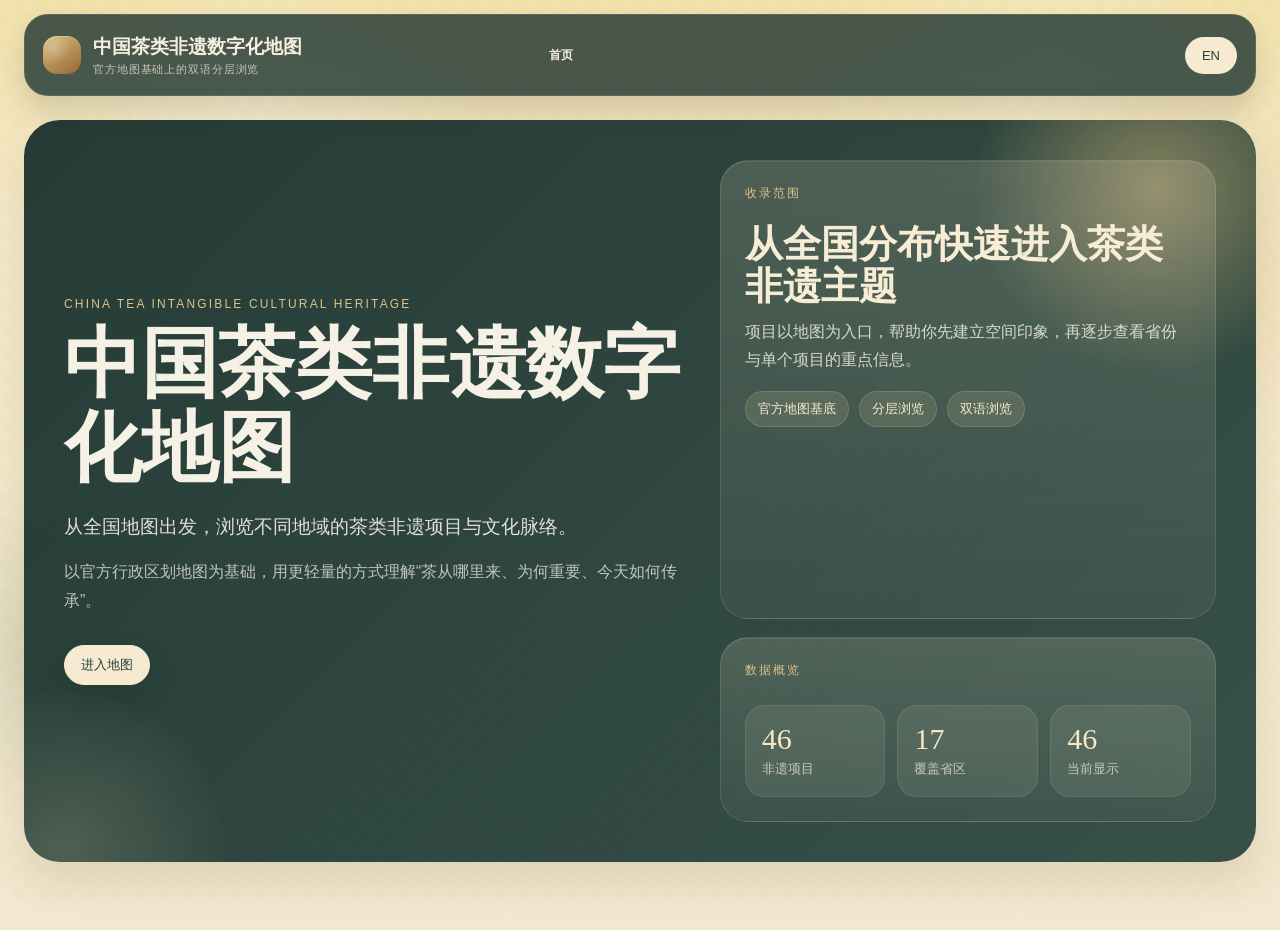
==== index.html @ d266f162 "Initial import of tea heritage map" ====
﻿<!DOCTYPE html>
<html lang="zh-CN">
<head>
  <meta charset="UTF-8">
  <meta name="viewport" content="width=device-width, initial-scale=1.0">
  <title>中国茶类非遗数字化地图</title>
  <link rel="stylesheet" href="styles.css">
</head>
<body>
  <div class="paper-noise"></div>
  <div class="page-ambient page-ambient-a" aria-hidden="true"></div>
  <div class="page-ambient page-ambient-b" aria-hidden="true"></div>

  <header class="site-header" id="siteHeader">
    <button class="brand-button" id="siteHomeButton" type="button">
      <span class="brand-emblem" aria-hidden="true"></span>
      <span class="brand-copy">
        <span class="brand-title" id="siteTitle">中国茶类非遗数字化地图</span>
        <span class="brand-subtitle" id="siteSubtitle">China Tea Intangible Cultural Heritage</span>
      </span>
    </button>
    <nav class="breadcrumb" id="breadcrumb" aria-label="页面路径"></nav>
    <div class="site-actions">
      <button id="globalBackButton" class="header-button" type="button">返回</button>
      <button id="langToggle" class="header-button header-button-accent" type="button">EN</button>
    </div>
  </header>

  <main class="site-main">
    <header class="hero" id="landingShell">
      <div class="hero-copy">
        <p class="eyebrow" id="landingEyebrow">China Tea Intangible Cultural Heritage</p>
        <h1 id="landingTitle">中国茶类非遗数字化地图</h1>
        <p class="hero-subtitle" id="landingSubtitle">从全国地图出发，浏览不同地域的茶类非遗项目与文化脉络。</p>
        <p class="hero-lead" id="landingLead">以官方行政区划地图为基础，用更轻量的方式理解“茶从哪里来、为何重要、今天如何传承”。</p>
        <div class="hero-actions">
          <button class="primary-link" id="enterMapButton" type="button">进入地图</button>
        </div>
      </div>
      <div class="hero-aside">
        <section class="hero-panel official-card">
          <p class="section-index" id="landingPanelKicker">收录范围</p>
          <h2 id="landingPanelTitle">从全国分布快速进入茶类非遗主题</h2>
          <p class="hero-panel-body" id="landingPanelBody">项目以地图为入口，帮助你先建立空间印象，再逐步查看省份与单个项目的重点信息。</p>
          <div class="official-tags" id="landingTags">
            <span>官方地图基底</span>
            <span>分层浏览</span>
            <span>双语浏览</span>
          </div>
        </section>
        <section class="hero-stats-panel">
          <p class="section-index" id="landingStatsKicker">数据概览</p>
          <div class="hero-stats" id="heroStats"></div>
        </section>
      </div>
    </header>

    <section class="stage-shell map-shell hidden" id="mapShell">
      <div class="page-head">
        <div>
          <p class="section-index" id="mapKicker">01 / 地图总览</p>
          <h2 id="mapTitle">在地图上浏览中国茶类非遗</h2>
          <p class="section-note" id="mapSummary">从全国分布开始，选择省份进入下一层浏览。</p>
        </div>
      </div>
      <div class="search-row" id="mapSearchRow">
        <div class="search-box">
          <input id="searchInput" type="search" placeholder="搜索项目名 / 省份 / 地区">
        </div>
      </div>

      <div class="map-layout">
        <section class="map-panel">
          <div class="map-frame official-map-frame">
            <div class="map-stage official-map-stage" id="mapStage">
              <img class="map-reference-overlay hidden" id="referenceMapDebug" alt="中国行政区划参考底图，仅用于开发校准">
              <div class="map-toolbar" id="mapToolbar" aria-label="地图缩放控件">
                <button type="button" class="map-tool-button" id="zoomInButton">放大</button>
                <button type="button" class="map-tool-button" id="zoomOutButton">缩小</button>
                <button type="button" class="map-tool-button map-tool-reset" id="resetViewButton">复位</button>
                <div class="zoom-value" id="zoomValue">100%</div>
              </div>
              <p class="map-hint" id="mapHint"></p>
              <svg class="map-surface" id="officialMapSvg" viewBox="0 0 1000 760" aria-label="中国茶类非遗地图">
                <defs>
                  <linearGradient id="paperFill" x1="0" y1="0" x2="1" y2="1">
                    <stop offset="0%" stop-color="#fbf3dc"></stop>
                    <stop offset="100%" stop-color="#f2e5bc"></stop>
                  </linearGradient>
                  <pattern id="paperPattern" width="24" height="24" patternUnits="userSpaceOnUse">
                    <path d="M0 12 H24 M12 0 V24" stroke="rgba(162,133,84,0.05)" stroke-width="1"></path>
                  </pattern>
                  <filter id="softShadow" x="-20%" y="-20%" width="140%" height="140%">
                    <feDropShadow dx="0" dy="12" stdDeviation="14" flood-color="#6d5532" flood-opacity="0.16"></feDropShadow>
                  </filter>
                  <filter id="inkWobble" x="-8%" y="-8%" width="116%" height="116%">
                    <feTurbulence type="fractalNoise" baseFrequency="0.014" numOctaves="1" seed="6" result="noise"></feTurbulence>
                    <feDisplacementMap in="SourceGraphic" in2="noise" scale="0.9" xChannelSelector="R" yChannelSelector="G"></feDisplacementMap>
                  </filter>
                </defs>
                <rect x="0" y="0" width="1000" height="760" rx="40" fill="url(#paperFill)"></rect>
                <rect x="0" y="0" width="1000" height="760" rx="40" fill="url(#paperPattern)"></rect>
                <g id="decorLayer"></g>
                <g id="chinaShapeLayer"></g>
                <g id="provinceBorderLayer"></g>
                <g id="nationalBoundaryLayer"></g>
                <g id="provinceLabelLayer"></g>
                <g id="specialRegionLayer"></g>
                <g id="projectMarkerSvgLayer"></g>
                <g id="southSeaInsetLayer"></g>
              </svg>
            </div>
          </div>
          <div class="map-legend" id="mapLegend"></div>
          <p class="map-source-note" id="mapSourceNote">底图与行政区划表达必须持续按官方标准核验。当前版本保留台湾和南海附图表达，公开发布前需再次确认审图信息与底图版本一致。</p>
          <section class="map-compliance-card hidden" id="mapComplianceCard"></section>
        </section>

        <aside class="map-context-panel" id="mapContextPanel"></aside>
      </div>
    </section>

    <section class="stage-shell province-shell hidden" id="provinceShell">
      <div class="page-head">
        <div>
          <p class="section-index" id="provinceKicker">02 / 省份页面</p>
          <h2 id="provinceTitle">请选择一个省份</h2>
          <p class="section-note" id="provinceSummary">点击地图上的省份后，这里会显示该地区的代表性茶类非遗项目。</p>
        </div>
      </div>
      <div class="province-meta" id="provinceMeta"></div>
      <div class="secondary-filter-shell">
        <div class="section-index" id="filterToolbarTitle">辅助筛选</div>
        <div class="filter-group" id="teaTypeFilters"></div>
      </div>
      <div class="project-grid" id="projectGrid"></div>
    </section>

    <section class="stage-shell detail-shell hidden" id="detailShell">
      <div class="page-head">
        <div>
          <p class="section-index" id="detailKicker">03 / 项目详情</p>
          <h2 id="detailPageTitle">项目详情</h2>
          <p class="section-note" id="detailSummary">这里展示经过核验的权威内容，并保留返回上一层的路径。</p>
        </div>
      </div>
      <aside class="detail-panel" id="detailPanel"></aside>
    </section>
  </main>

  <script src="data/tea_heritage_data.js"></script>
  <script src="assets/china_official_admin_v2.js"></script>
  <script src="assets/map_compliance_meta.js"></script>
  <script src="app.js"></script>
</body>
</html>
---- styles.css ----
:root {
  --bg: #f5e8bd;
  --paper: #fbf5e6;
  --paper-deep: #f0e0ba;
  --ink: #213733;
  --muted: #5f675e;
  --accent: #8f6131;
  --accent-soft: #d6b27a;
  --green-deep: #25433d;
  --green: #486b61;
  --line: #ccb890;
  --shadow: 0 20px 40px rgba(77, 63, 34, 0.12);
  --shadow-soft: 0 12px 24px rgba(53, 44, 24, 0.1);
  --header-h: 82px;
  --header-h-compact: 66px;
  --shell-w: min(1380px, calc(100vw - 48px));
  --serif: "STSong", "Songti SC", "Noto Serif SC", "Source Han Serif SC", serif;
  --sans: "Microsoft YaHei", "PingFang SC", "Noto Sans SC", sans-serif;
}

* { box-sizing: border-box; }
html { scroll-behavior: smooth; }
body {
  margin: 0;
  font-family: var(--sans);
  color: var(--ink);
  background:
    radial-gradient(circle at 20% 18%, rgba(255,255,255,0.34), transparent 18%),
    radial-gradient(circle at 82% 8%, rgba(255,255,255,0.2), transparent 18%),
    linear-gradient(180deg, #f2e2ab 0%, #f5e9c8 22%, #f2e7cf 100%);
  min-height: 100vh;
  overflow-x: hidden;
}

button,
input,
textarea,
select {
  font: inherit;
}

.paper-noise,
.page-ambient {
  position: fixed;
  inset: 0;
  pointer-events: none;
}

.paper-noise {
  opacity: 0.14;
  background-image:
    linear-gradient(45deg, rgba(140,111,59,0.06) 25%, transparent 25%),
    linear-gradient(-45deg, rgba(140,111,59,0.06) 25%, transparent 25%),
    linear-gradient(45deg, transparent 75%, rgba(140,111,59,0.06) 75%),
    linear-gradient(-45deg, transparent 75%, rgba(140,111,59,0.06) 75%);
  background-size: 24px 24px;
  background-position: 0 0, 0 12px, 12px -12px, -12px 0;
}

.page-ambient {
  z-index: 0;
}

.page-ambient-a::before,
.page-ambient-b::before {
  content: "";
  position: absolute;
  border-radius: 50%;
  filter: blur(18px);
  opacity: 0.7;
  animation: drift 16s ease-in-out infinite alternate;
}

.page-ambient-a::before {
  width: 360px;
  height: 360px;
  top: 72px;
  right: -80px;
  background: radial-gradient(circle, rgba(227, 197, 136, 0.55), transparent 72%);
}

.page-ambient-b::before {
  width: 320px;
  height: 320px;
  left: -120px;
  bottom: 10vh;
  background: radial-gradient(circle, rgba(56, 98, 86, 0.18), transparent 74%);
  animation-duration: 20s;
}

.site-header {
  position: fixed;
  top: 14px;
  left: 50%;
  transform: translateX(-50%);
  width: var(--shell-w);
  min-height: var(--header-h);
  display: grid;
  grid-template-columns: minmax(280px, 0.95fr) minmax(0, 1.2fr) auto;
  gap: 14px;
  align-items: center;
  padding: 12px 18px;
  border-radius: 24px;
  background: rgba(29, 52, 48, 0.8);
  border: 1px solid rgba(255, 240, 208, 0.1);
  box-shadow: 0 14px 28px rgba(32, 37, 29, 0.16);
  backdrop-filter: blur(14px);
  z-index: 20;
  transition:
    min-height .22s ease,
    padding .22s ease,
    border-radius .22s ease,
    background-color .22s ease,
    box-shadow .22s ease,
    top .22s ease;
}

body[data-nav-mode="compact"] .site-header {
  min-height: var(--header-h-compact);
  padding: 9px 14px;
  border-radius: 20px;
  background: rgba(29, 52, 48, 0.72);
  box-shadow: 0 10px 20px rgba(32, 37, 29, 0.14);
}

.brand-button {
  display: inline-flex;
  align-items: center;
  gap: 12px;
  border: 0;
  padding: 0;
  color: #f6efdf;
  background: transparent;
  cursor: pointer;
  text-align: left;
}

.brand-emblem {
  width: 38px;
  height: 38px;
  border-radius: 14px;
  flex: 0 0 auto;
  background:
    radial-gradient(circle at 30% 30%, rgba(255,255,255,0.24), transparent 42%),
    linear-gradient(145deg, rgba(229, 197, 129, 0.95), rgba(152, 104, 49, 0.95));
  box-shadow: inset 0 1px 0 rgba(255,255,255,0.25);
}

.brand-copy {
  display: flex;
  flex-direction: column;
  gap: 2px;
  min-width: 0;
}

.brand-title,
.brand-subtitle {
  display: block;
  min-width: 0;
  overflow: hidden;
  text-overflow: ellipsis;
  white-space: nowrap;
}

.brand-title {
  font-family: var(--serif);
  font-size: 19px;
  font-weight: 700;
  transition: font-size .22s ease;
}

.brand-subtitle {
  color: rgba(246, 239, 223, 0.72);
  font-size: 11px;
  letter-spacing: 0.08em;
  text-transform: uppercase;
  transition: opacity .22s ease, transform .22s ease;
}

body[data-nav-mode="compact"] .brand-emblem {
  width: 32px;
  height: 32px;
  border-radius: 12px;
}

body[data-nav-mode="compact"] .brand-title {
  font-size: 17px;
}

body[data-nav-mode="compact"] .brand-subtitle {
  opacity: 0;
  transform: translateY(-4px);
  max-height: 0;
  overflow: hidden;
}

.breadcrumb {
  display: flex;
  flex-wrap: wrap;
  align-items: center;
  gap: 7px;
  min-height: 28px;
}

.crumb-link,
.crumb-current {
  border-radius: 999px;
  font-size: 12px;
  line-height: 1.2;
}

.crumb-link {
  border: 1px solid rgba(255, 240, 208, 0.14);
  background: rgba(255, 244, 225, 0.08);
  color: rgba(246, 239, 223, 0.88);
  padding: 6px 11px;
  cursor: pointer;
  transition: transform .2s ease, background-color .2s ease, border-color .2s ease;
}

.crumb-link:hover {
  transform: translateY(-1px);
  background: rgba(255, 244, 225, 0.14);
  border-color: rgba(255, 240, 208, 0.22);
}

.crumb-current {
  padding: 6px 0;
  color: #f6efdf;
  font-weight: 700;
}

body[data-nav-mode="compact"] .breadcrumb {
  gap: 6px;
  min-height: 24px;
}

body[data-nav-mode="compact"] .crumb-link,
body[data-nav-mode="compact"] .crumb-current {
  font-size: 11px;
}

body[data-nav-mode="compact"] .crumb-link {
  padding: 5px 9px;
}

.crumb-separator {
  color: rgba(246, 239, 223, 0.44);
  font-size: 12px;
}

.site-actions {
  display: flex;
  align-items: center;
  gap: 8px;
}

.header-button,
.primary-link,
.empty-button,
.filter-chip,
.province-pill,
.project-card,
.video-link {
  transition:
    transform .22s ease,
    box-shadow .22s ease,
    background-color .22s ease,
    border-color .22s ease,
    color .22s ease,
    opacity .22s ease;
}

.header-button,
.primary-link,
.empty-button {
  border-radius: 999px;
  padding: 10px 16px;
  font-size: 13px;
  cursor: pointer;
}

.header-button {
  border: 1px solid rgba(255, 240, 208, 0.16);
  background: rgba(255, 244, 225, 0.08);
  color: #f6efdf;
}

.header-button-accent {
  border-color: transparent;
  background: #f6ead1;
  color: #22403a;
}

body[data-nav-mode="compact"] .header-button {
  padding: 8px 13px;
  font-size: 12px;
}

.header-button:hover,
.primary-link:hover,
.filter-chip:hover,
.province-pill:hover,
.project-card:hover,
.empty-button:hover,
.video-link:hover {
  transform: translateY(-2px);
}

.header-button.is-hidden {
  display: none;
}

.site-main {
  position: relative;
  z-index: 1;
  padding: calc(var(--header-h) + 38px) 0 40px;
}

body[data-nav-mode="compact"] .site-main {
  padding-top: calc(var(--header-h-compact) + 30px);
}

.hero,
.stage-shell {
  width: var(--shell-w);
  margin: 0 auto 28px;
}

.hero {
  display: grid;
  grid-template-columns: minmax(0, 1.12fr) minmax(320px, 0.88fr);
  gap: 24px;
  align-items: stretch;
  min-height: calc(100vh - var(--header-h) - 76px);
  padding: 40px;
  border-radius: 36px;
  background: linear-gradient(135deg, rgba(29,52,48,0.96), rgba(34,64,58,0.9));
  color: #f5f1e4;
  box-shadow: var(--shadow);
  position: relative;
  overflow: hidden;
}

.hero::before,
.hero::after {
  content: "";
  position: absolute;
  border-radius: 999px;
  pointer-events: none;
}

.hero::before {
  width: 360px;
  height: 360px;
  right: -80px;
  top: -110px;
  background: radial-gradient(circle, rgba(223,192,126,0.48), transparent 72%);
}

.hero::after {
  width: 320px;
  height: 320px;
  left: -120px;
  bottom: -150px;
  background: radial-gradient(circle, rgba(255,238,189,0.16), transparent 74%);
}

.hero-copy,
.hero-aside {
  position: relative;
  z-index: 1;
}

.hero-copy {
  display: flex;
  flex-direction: column;
  justify-content: center;
  max-width: 760px;
}

.hero-copy > * {
  animation: riseIn .68s ease both;
}

.hero-copy > :nth-child(2) { animation-delay: .06s; }
.hero-copy > :nth-child(3) { animation-delay: .12s; }
.hero-copy > :nth-child(4) { animation-delay: .18s; }
.hero-copy > :nth-child(5) { animation-delay: .24s; }

.eyebrow,
.section-index {
  margin: 0 0 12px;
  text-transform: uppercase;
  letter-spacing: 0.18em;
  font-size: 12px;
  color: #ddc28a;
}

.hero h1,
.page-head h2,
.map-context-panel h3,
.detail-section h3,
.hero-panel h2,
.detail-title {
  margin: 0;
  font-family: var(--serif);
  font-weight: 700;
  line-height: 1.1;
}

.hero h1 {
  font-size: clamp(46px, 6vw, 78px);
  max-width: 720px;
}

.hero-subtitle,
.hero-lead,
.section-note,
.video-note,
.map-source-note,
.official-note-block p,
.hero-panel-body {
  line-height: 1.8;
  font-size: 16px;
}

.hero-subtitle {
  margin: 18px 0 0;
  color: rgba(245,241,228,0.9);
  font-size: 19px;
}

.hero-lead {
  margin: 14px 0 0;
  max-width: 640px;
  color: rgba(245,241,228,0.74);
}

.hero-actions {
  display: flex;
  flex-wrap: wrap;
  gap: 14px;
  margin-top: 30px;
}

.primary-link {
  color: #22403a;
  background: #f6ead1;
  border: 1px solid #f6ead1;
  box-shadow: 0 14px 30px rgba(17, 28, 24, 0.16);
}

.primary-link:hover {
  box-shadow: 0 20px 36px rgba(17, 28, 24, 0.2);
}

.hero-aside {
  display: grid;
  grid-template-rows: minmax(0, 1fr) auto;
  gap: 18px;
}

.hero-panel,
.hero-stats-panel {
  padding: 24px;
  border-radius: 28px;
  background: linear-gradient(180deg, rgba(245,235,208,0.16), rgba(245,235,208,0.05));
  border: 1px solid rgba(255,240,208,0.12);
  box-shadow: inset 0 1px 0 rgba(255,255,255,0.08);
}

.hero-panel {
  display: grid;
  align-content: start;
  gap: 10px;
}

.hero-panel h2 {
  font-size: clamp(28px, 3vw, 38px);
  color: #f7ecd4;
}

.hero-panel-body,
.official-note-block p {
  margin: 0;
  color: rgba(245,241,228,0.84);
}

.official-tags {
  display: flex;
  flex-wrap: wrap;
  gap: 10px;
  margin-top: 6px;
}

.official-tags span {
  padding: 8px 12px;
  border-radius: 999px;
  background: rgba(246,228,178,0.12);
  border: 1px solid rgba(246,228,178,0.16);
  font-size: 13px;
  color: #f6ebcf;
}

.hero-stats-panel {
  display: grid;
  gap: 14px;
}

.hero-stats {
  display: grid;
  grid-template-columns: repeat(auto-fit, minmax(132px, 1fr));
  gap: 12px;
}

.stat-card {
  min-width: 0;
  padding: 16px 16px 18px;
  border-radius: 20px;
  background: rgba(255,247,229,0.08);
  border: 1px solid rgba(255,240,208,0.1);
}

.stat-value {
  font-family: var(--serif);
  font-size: 30px;
  color: #f7e8c0;
}

.stat-label {
  margin-top: 4px;
  font-size: 13px;
  color: rgba(247,241,229,0.72);
}

.stage-shell {
  background: rgba(251,245,230,0.88);
  border: 1px solid rgba(204,184,144,0.7);
  border-radius: 30px;
  padding: 28px;
  box-shadow: var(--shadow);
}

.page-head {
  display: flex;
  justify-content: space-between;
  align-items: end;
  gap: 18px;
  margin-bottom: 18px;
}

.page-head h2 {
  font-size: clamp(30px, 4vw, 46px);
}

.page-head .section-note {
  max-width: 760px;
  color: var(--muted);
  margin-top: 12px;
}

.search-row {
  display: flex;
  justify-content: flex-end;
  margin-bottom: 18px;
}

.search-box {
  width: min(420px, 100%);
}

.search-box input {
  width: 100%;
  padding: 16px 18px;
  border-radius: 999px;
  border: 1px solid var(--line);
  background: rgba(255,252,243,0.9);
  font-size: 15px;
  color: var(--ink);
  outline: none;
  box-shadow: inset 0 1px 0 rgba(255,255,255,0.52);
}

.search-box input:focus {
  border-color: rgba(143, 97, 49, 0.45);
  box-shadow: 0 0 0 3px rgba(143, 97, 49, 0.08);
}

.filter-group {
  display: flex;
  flex-wrap: wrap;
  gap: 10px;
}

.filter-chip,
.province-pill {
  border: 1px solid rgba(122,106,82,0.18);
  background: #fffaf0;
  color: var(--ink);
  border-radius: 999px;
  padding: 10px 16px;
  cursor: pointer;
  font-size: 14px;
}

.filter-chip.is-active,
.province-pill.is-active {
  color: #fff9eb;
  border-color: transparent;
  box-shadow: 0 12px 24px rgba(44,60,46,0.18);
}

.map-layout {
  display: grid;
  grid-template-columns: minmax(0, 1.35fr) minmax(320px, 0.75fr);
  gap: 20px;
  align-items: start;
}

.map-frame,
.detail-panel,
.map-context-panel {
  background: linear-gradient(180deg, rgba(255,252,244,0.92), rgba(244,234,209,0.92));
  border: 1px solid rgba(204,184,144,0.82);
  border-radius: 28px;
  box-shadow: inset 0 1px 0 rgba(255,255,255,0.5), var(--shadow-soft);
}

.map-frame {
  padding: 16px;
}

.official-map-stage {
  position: relative;
  min-height: 760px;
  border-radius: 24px;
  overflow: hidden;
  background: linear-gradient(180deg, rgba(251,249,243,0.98), rgba(246,241,226,0.98));
  cursor: grab;
  touch-action: none;
}

.map-reference-overlay {
  position: absolute;
  inset: 22px;
  width: calc(100% - 44px);
  height: calc(100% - 44px);
  object-fit: contain;
  opacity: 0.22;
  mix-blend-mode: multiply;
  pointer-events: none;
  z-index: 1;
}

.map-surface {
  position: relative;
  width: 100%;
  height: auto;
  display: block;
  z-index: 2;
}

.official-map-stage.is-dragging {
  cursor: grabbing;
}

.map-toolbar {
  position: absolute;
  top: 18px;
  right: 18px;
  display: flex;
  align-items: center;
  gap: 8px;
  padding: 10px;
  border-radius: 18px;
  background: rgba(255,252,244,0.92);
  border: 1px solid rgba(184,162,118,0.48);
  box-shadow: 0 10px 24px rgba(72, 60, 34, 0.12);
  z-index: 3;
}

.map-tool-button {
  border: 1px solid rgba(122,106,82,0.16);
  background: #fffaf0;
  color: #2b3a34;
  border-radius: 999px;
  padding: 8px 14px;
  cursor: pointer;
  font-size: 13px;
}

.map-tool-button:disabled {
  opacity: 0.45;
  cursor: not-allowed;
}

.map-tool-reset {
  background: #23413b;
  color: #fff7e7;
  border-color: transparent;
}

.zoom-value {
  min-width: 58px;
  text-align: center;
  font-size: 13px;
  color: #5a4e3f;
  font-weight: 700;
}

.map-hint {
  position: absolute;
  left: 18px;
  top: 18px;
  max-width: 360px;
  margin: 0;
  padding: 10px 14px;
  border-radius: 16px;
  background: rgba(255,252,244,0.86);
  border: 1px solid rgba(184,162,118,0.36);
  color: #5f675e;
  line-height: 1.6;
  font-size: 13px;
  z-index: 3;
}

.decor-ribbon,
.decor-river,
.decor-lake {
  display: none;
}

.province-shape {
  vector-effect: non-scaling-stroke;
  fill: var(--province-fill, #f5e9cc);
  stroke: rgba(255, 250, 240, 0.9);
  stroke-width: 1.4;
  stroke-linejoin: round;
  transition: fill .22s ease, stroke .22s ease, filter .22s ease, opacity .22s ease;
}

.province-shape.reference-mode {
  stroke: rgba(255, 250, 240, 0.76);
  stroke-width: 1.1;
  pointer-events: none;
}

.province-shape.has-data {
  stroke: rgba(255, 250, 240, 0.92);
}

.province-shape.is-active {
  fill: var(--province-fill-active, #ead6a6);
  stroke: #5a4327;
  stroke-width: 1.4;
  filter: url(#softShadow);
}

.province-boundary-line {
  vector-effect: non-scaling-stroke;
  fill: none;
  stroke-linecap: round;
  stroke-linejoin: round;
  opacity: 0.96;
  pointer-events: none;
}

.national-boundary-line {
  stroke: #312b24;
  stroke-width: 2.2;
}

.internal-boundary-line {
  stroke: rgba(82, 76, 66, 0.82);
  stroke-width: 1.15;
}

body[data-map-mode="reference-calibrated-handdrawn"] .national-boundary-line,
body[data-map-mode="reference-calibrated-handdrawn"] .internal-boundary-line,
body[data-map-mode="reference-calibrated-handdrawn"] .south-sea-islands {
  filter: url(#inkWobble);
}

.province-label {
  font-size: 16px;
  font-family: var(--sans);
  font-weight: 700;
  fill: #2d302a;
  paint-order: stroke;
  stroke: rgba(255,255,255,0.96);
  stroke-width: 4;
  stroke-linejoin: round;
}

.province-count {
  font-size: 13px;
  font-family: var(--sans);
  fill: #655846;
  paint-order: stroke;
  stroke: rgba(255,255,255,0.96);
  stroke-width: 3;
}

.special-region-badge {
  cursor: pointer;
}

.special-region-pill {
  fill: rgba(255,252,244,0.94);
  stroke: rgba(120,102,74,0.22);
  stroke-width: 1.1;
}

.special-region-name {
  font-size: 14px;
  font-weight: 700;
  fill: #33403b;
}

.special-region-count {
  font-size: 12px;
  fill: #7a6850;
}

.special-region-badge.is-active .special-region-pill {
  fill: rgba(233, 212, 148, 0.96);
  stroke: #8f6131;
}

#southSeaInsetLayer {
  pointer-events: none;
}

.south-sea-frame {
  fill: rgba(255, 252, 244, 0.94);
  stroke: rgba(143, 97, 49, 0.42);
  stroke-width: 1.2;
}

.south-sea-inner {
  fill: rgba(248, 241, 224, 0.72);
  stroke: rgba(184, 162, 118, 0.32);
  stroke-width: 1;
}

.south-sea-title {
  font-size: 13px;
  font-weight: 700;
  fill: #31403a;
}

.south-sea-divider {
  stroke: rgba(154, 133, 96, 0.55);
  stroke-width: 1;
  stroke-dasharray: 4 4;
}

.south-sea-islands {
  fill: rgba(240, 225, 190, 0.9);
  stroke: #41382f;
  stroke-width: 0.9;
  stroke-linejoin: round;
  vector-effect: non-scaling-stroke;
}

.project-marker {
  cursor: pointer;
}

.project-marker:hover .project-tag,
.project-marker.is-active .project-tag {
  opacity: 1;
}

.project-marker:hover .project-bubble-core,
.project-marker.is-active .project-bubble-core {
  filter: brightness(1.05);
}

.project-bubble {
  transition: opacity .18s ease;
}

.project-tag {
  opacity: 0;
  transition: opacity .18s ease;
}

.project-bubble-core {
  stroke: rgba(255,250,240,0.96);
  stroke-width: 3;
}

.project-icon-glyph {
  pointer-events: none;
}

.project-tag-box {
  fill: rgba(255,251,243,0.96);
  stroke: rgba(122,106,82,0.12);
  stroke-width: 1;
}

.project-tag-text {
  font-size: 11px;
  fill: #2c2d28;
  font-family: var(--sans);
  font-weight: 700;
}

#provinceLabelLayer {
  pointer-events: none;
}

.taiwan-outline {
  fill: rgba(217, 228, 245, 0.88);
  stroke: #3f3a31;
  stroke-width: 1.2;
  vector-effect: non-scaling-stroke;
}

.map-legend {
  display: flex;
  flex-wrap: wrap;
  gap: 10px;
  margin-top: 16px;
}

.legend-item {
  display: inline-flex;
  align-items: center;
  gap: 8px;
  padding: 10px 12px;
  border-radius: 999px;
  background: rgba(255,250,238,0.86);
  border: 1px solid rgba(122,106,82,0.12);
  font-size: 13px;
}

.legend-swatch {
  width: 12px;
  height: 12px;
  border-radius: 50%;
}

.map-source-note {
  margin: 14px 4px 0;
  color: #6c624f;
}

.map-compliance-card {
  margin-top: 16px;
  padding: 18px;
  border-radius: 22px;
  background: rgba(255, 251, 243, 0.92);
  border: 1px solid rgba(204,184,144,0.62);
  display: grid;
  gap: 16px;
}

.map-compliance-copy {
  display: grid;
  gap: 8px;
}

.map-compliance-copy h3,
.map-compliance-copy p {
  margin: 0;
}

.map-compliance-grid {
  display: grid;
  grid-template-columns: repeat(2, minmax(0, 1fr));
  gap: 12px;
}

.map-compliance-item {
  padding: 14px 16px;
  border-radius: 18px;
  background: rgba(251, 244, 227, 0.72);
  border: 1px solid rgba(204,184,144,0.42);
  display: grid;
  gap: 8px;
}

.map-compliance-item span {
  color: #7a6646;
  font-size: 12px;
  font-weight: 700;
  letter-spacing: 0.06em;
  text-transform: uppercase;
}

.map-compliance-item strong {
  line-height: 1.6;
}

.map-compliance-item-wide {
  grid-column: 1 / -1;
}

.map-context-panel {
  padding: 22px;
  display: grid;
  gap: 16px;
  align-content: start;
  align-self: start;
  position: sticky;
  top: calc(var(--header-h-compact) + 28px);
  min-height: 320px;
  scroll-margin-top: calc(var(--header-h-compact) + 34px);
}

.map-context-panel .detail-section {
  background: rgba(255,252,244,0.88);
}

.map-panel-card {
  padding: 18px;
  border-radius: 22px;
  background: rgba(255,252,244,0.9);
  border: 1px solid rgba(204,184,144,0.6);
  display: grid;
  gap: 12px;
}

.map-panel-kicker {
  margin: 0;
  color: var(--accent);
  font-size: 12px;
  font-weight: 700;
  letter-spacing: 0.08em;
  text-transform: uppercase;
}

.map-panel-card h3,
.map-preview-summary-block h3,
.map-preview-title {
  margin: 0;
}

.map-panel-card p {
  margin: 0;
  line-height: 1.8;
}

.map-preview-card {
  display: grid;
  gap: 16px;
}

.map-preview-header {
  display: flex;
  align-items: flex-start;
  justify-content: space-between;
  gap: 16px;
}

.map-preview-heading {
  display: grid;
  gap: 8px;
}

.map-preview-title {
  font-size: 30px;
  line-height: 1.16;
  font-family: var(--serif);
}

.map-preview-subtitle {
  margin: 0;
  color: #5a5f58;
  line-height: 1.7;
}

.map-preview-icon {
  width: 48px;
  height: 48px;
  border-radius: 18px;
  display: grid;
  place-items: center;
  flex: 0 0 auto;
  box-shadow: inset 0 1px 0 rgba(255,255,255,0.28);
}

.map-preview-icon svg {
  width: 22px;
  height: 22px;
}

.map-preview-grid {
  display: grid;
  grid-template-columns: repeat(2, minmax(0, 1fr));
  gap: 12px;
}

.preview-fact {
  padding: 14px 16px;
  border-radius: 18px;
  background: rgba(255,252,244,0.9);
  border: 1px solid rgba(204,184,144,0.56);
  display: grid;
  gap: 6px;
}

.preview-fact-wide {
  grid-column: 1 / -1;
}

.preview-label {
  color: #7a6646;
  font-size: 12px;
  font-weight: 700;
  letter-spacing: 0.06em;
  text-transform: uppercase;
}

.preview-fact strong {
  line-height: 1.6;
}

.map-preview-summary-block {
  margin: 0;
}

.preview-actions {
  display: flex;
  flex-wrap: wrap;
  gap: 10px;
}

.panel-action {
  border-radius: 999px;
  padding: 10px 16px;
  font-size: 13px;
  cursor: pointer;
  transition:
    transform .22s ease,
    box-shadow .22s ease,
    background-color .22s ease,
    border-color .22s ease,
    color .22s ease;
}

.panel-action:hover {
  transform: translateY(-2px);
}

.panel-action-primary {
  border: 1px solid transparent;
  background: #22403a;
  color: #fff7e7;
  box-shadow: 0 12px 22px rgba(35, 65, 59, 0.16);
}

.panel-action-secondary {
  border: 1px solid rgba(122,106,82,0.18);
  background: rgba(255,251,243,0.94);
  color: var(--ink);
}

.province-meta {
  display: flex;
  flex-wrap: wrap;
  gap: 10px;
  margin-bottom: 16px;
}

.secondary-filter-shell {
  padding: 18px;
  border-radius: 22px;
  background: rgba(255,252,244,0.76);
  border: 1px solid rgba(204,184,144,0.56);
  margin-bottom: 18px;
}

.secondary-filter-shell .section-index {
  margin-bottom: 10px;
}

.detail-panel {
  padding: 22px;
  display: flex;
  flex-direction: column;
  gap: 18px;
}

.detail-top {
  display: grid;
  gap: 16px;
}

.detail-title {
  font-size: clamp(28px, 3vw, 40px);
  line-height: 1.18;
}

.detail-subtitle {
  font-size: 18px;
  color: #5d5d55;
  line-height: 1.6;
}

.detail-meta,
.detail-tags {
  display: flex;
  flex-wrap: wrap;
  gap: 8px;
}

.meta-pill,
.tag-pill {
  display: inline-flex;
  align-items: center;
  gap: 6px;
  border-radius: 999px;
  padding: 8px 12px;
  background: rgba(255,251,243,0.94);
  border: 1px solid rgba(122,106,82,0.12);
  font-size: 13px;
}

.detail-video {
  min-height: 220px;
  border-radius: 22px;
  background: linear-gradient(145deg, rgba(36,68,61,0.96), rgba(20,41,38,0.96));
  color: #f8f2e1;
  padding: 18px;
  display: grid;
  gap: 14px;
}

.detail-video.has-video {
  display: block;
}

.video-link {
  display: inline-flex;
  align-items: center;
  justify-content: center;
  border-radius: 999px;
  padding: 10px 14px;
  color: #20413b;
  background: #f6ead1;
  text-decoration: none;
  width: fit-content;
}

.detail-sections {
  display: grid;
  gap: 16px;
}

.detail-section {
  padding: 18px;
  border-radius: 20px;
  background: rgba(255,252,244,0.92);
  border: 1px solid rgba(204,184,144,0.62);
}

.detail-section h3 {
  font-size: 22px;
  margin-bottom: 12px;
}

.detail-section p {
  margin: 0;
  line-height: 1.8;
  color: #4f564e;
}

.detail-empty {
  margin: auto;
  text-align: center;
  max-width: 320px;
}

.empty-button {
  border: 1px solid rgba(122,106,82,0.18);
  background: #fffaf0;
  color: var(--ink);
}

.project-grid {
  display: grid;
  grid-template-columns: repeat(auto-fit, minmax(260px, 1fr));
  gap: 16px;
}

.project-card {
  text-align: left;
  width: 100%;
  border: 1px solid rgba(204,184,144,0.62);
  background: rgba(255,252,244,0.94);
  border-radius: 22px;
  padding: 18px;
  cursor: pointer;
  box-shadow: inset 0 1px 0 rgba(255,255,255,0.6);
}

.project-card.is-active {
  border-color: transparent;
  box-shadow: 0 16px 30px rgba(46,57,47,0.16);
}

.card-top {
  display: flex;
  align-items: center;
  justify-content: space-between;
  gap: 12px;
}

.card-icon {
  width: 36px;
  height: 36px;
  border-radius: 14px;
  display: grid;
  place-items: center;
}

.card-icon svg {
  width: 18px;
  height: 18px;
}

.card-title {
  margin: 14px 0 6px;
  font-family: var(--serif);
  font-size: 22px;
  line-height: 1.3;
}

.card-subtitle,
.card-meta,
.card-summary {
  margin: 0;
  color: #5b625a;
  line-height: 1.7;
}

.card-subtitle {
  font-size: 14px;
}

.card-meta {
  margin-top: 10px;
  font-size: 13px;
}

.card-summary {
  margin-top: 10px;
  font-size: 14px;
}

.official-note-block h3 {
  margin: 0 0 10px;
  font-family: var(--serif);
  font-size: 28px;
  color: #f7ecd4;
}

.hidden {
  display: none !important;
}

body[data-map-mode="reference-calibrated-handdrawn"] .map-layout {
  grid-template-columns: 1fr;
}

body[data-map-mode="reference-calibrated-handdrawn"] .official-map-stage {
  min-height: 0;
  cursor: default;
  touch-action: auto;
}

body[data-map-mode="reference-calibrated-handdrawn"] .search-row,
body[data-map-mode="reference-calibrated-handdrawn"] .map-toolbar,
body[data-map-mode="reference-calibrated-handdrawn"] .map-hint,
body[data-map-mode="reference-calibrated-handdrawn"] .map-legend,
body[data-map-mode="reference-calibrated-handdrawn"] .map-context-panel {
  display: none !important;
}

@keyframes riseIn {
  from {
    opacity: 0;
    transform: translateY(16px);
  }
  to {
    opacity: 1;
    transform: translateY(0);
  }
}

@keyframes drift {
  from {
    transform: translate3d(0, 0, 0) scale(1);
  }
  to {
    transform: translate3d(20px, -18px, 0) scale(1.04);
  }
}

@media (max-width: 1180px) {
  .site-header {
    grid-template-columns: 1fr;
    justify-items: start;
  }

  .breadcrumb,
  .site-actions {
    width: 100%;
  }

  .hero,
  .map-layout {
    grid-template-columns: 1fr;
  }

  .map-context-panel {
    position: static;
    min-height: 0;
  }

  .hero {
    min-height: auto;
  }

  body[data-nav-mode="compact"] .brand-subtitle {
    opacity: 1;
    transform: none;
    max-height: none;
    overflow: visible;
  }
}

@media (max-width: 820px) {
  :root {
    --shell-w: min(100vw - 24px, 1380px);
  }

  .site-header {
    top: 12px;
    padding: 12px;
    border-radius: 22px;
  }

  .site-main {
    padding-top: calc(var(--header-h) + 72px);
  }

  body[data-nav-mode="compact"] .site-header {
    min-height: auto;
    padding: 11px 12px;
    border-radius: 18px;
  }

  body[data-nav-mode="compact"] .site-main {
    padding-top: calc(var(--header-h-compact) + 56px);
  }

  .hero,
  .stage-shell {
    padding: 20px;
    border-radius: 24px;
  }

  .hero {
    gap: 18px;
  }

  .hero h1 {
    font-size: 40px;
  }

  .page-head {
    align-items: start;
    flex-direction: column;
  }

  .search-row {
    justify-content: stretch;
  }

  .search-box {
    width: 100%;
  }

  .map-preview-header,
  .preview-actions {
    flex-direction: column;
    align-items: stretch;
  }

  .map-preview-grid {
    grid-template-columns: 1fr;
  }

  .preview-fact-wide {
    grid-column: auto;
  }

  .map-compliance-grid {
    grid-template-columns: 1fr;
  }

  .map-compliance-item-wide {
    grid-column: auto;
  }

  .map-toolbar {
    left: 16px;
    right: 16px;
    justify-content: space-between;
    flex-wrap: wrap;
  }

  .map-hint {
    top: 88px;
    right: 16px;
    max-width: calc(100% - 32px);
  }

  .brand-title {
    font-size: 18px;
  }

  .brand-subtitle {
    white-space: normal;
  }

  body[data-nav-mode="compact"] .brand-title {
    font-size: 16px;
  }
}
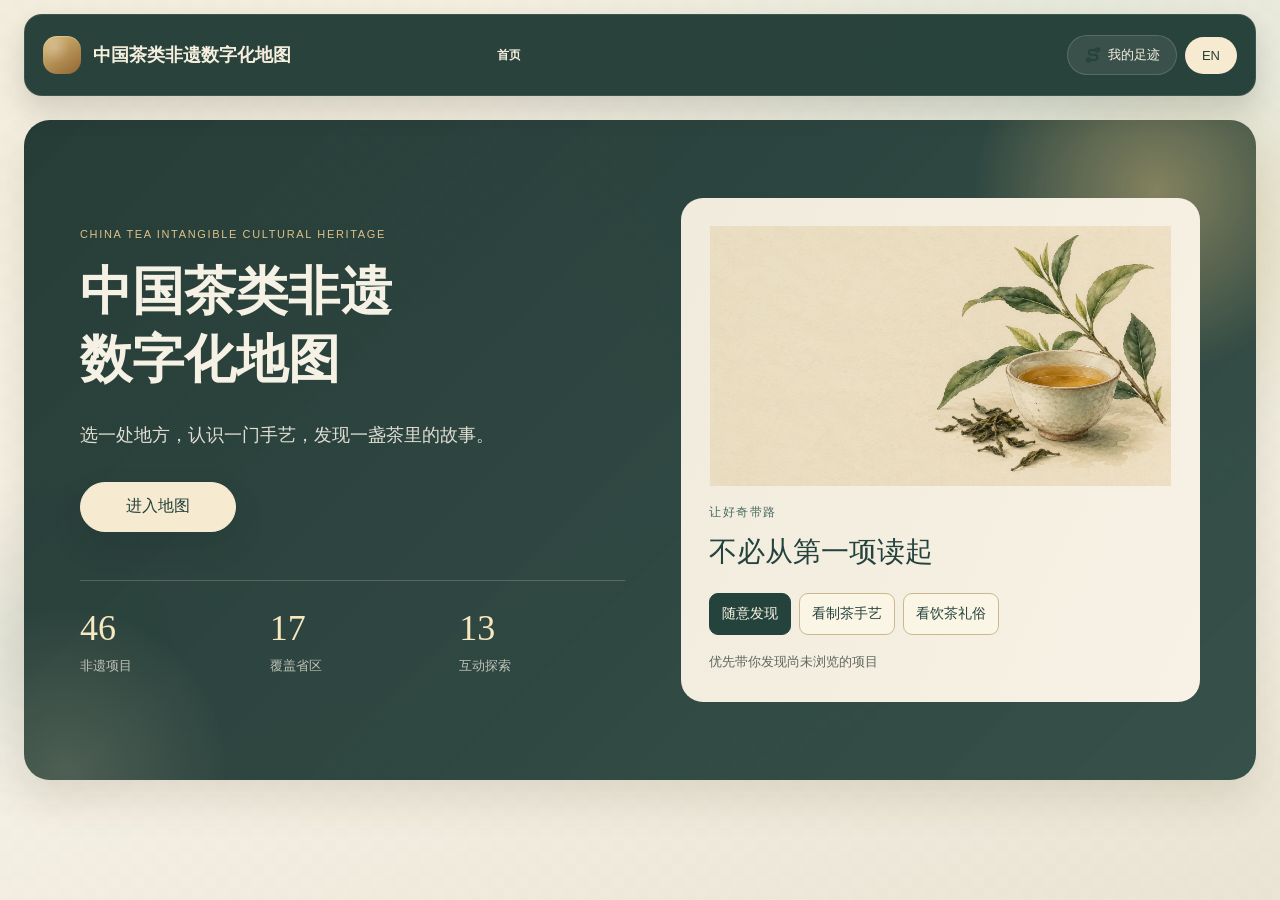
==== commit 338daf44: "Publish reviewed bilingual map with 13 interactive experiences" ====
--- a/index.html
+++ b/index.html
@@ -5,6 +5,8 @@
   <meta name="viewport" content="width=device-width, initial-scale=1.0">
   <title>中国茶类非遗数字化地图</title>
   <link rel="stylesheet" href="styles.css">
+  <link rel="stylesheet" href="experience.css">
+  <link rel="stylesheet" href="detail-experience.css">
 </head>
 <body>
   <div class="paper-noise"></div>
@@ -16,11 +18,11 @@
       <span class="brand-emblem" aria-hidden="true"></span>
       <span class="brand-copy">
         <span class="brand-title" id="siteTitle">中国茶类非遗数字化地图</span>
-        <span class="brand-subtitle" id="siteSubtitle">China Tea Intangible Cultural Heritage</span>
       </span>
     </button>
     <nav class="breadcrumb" id="breadcrumb" aria-label="页面路径"></nav>
     <div class="site-actions">
+      <button id="footprintsButton" class="header-button" type="button" data-explore-action="footprints">我的足迹</button>
       <button id="globalBackButton" class="header-button" type="button">返回</button>
       <button id="langToggle" class="header-button header-button-accent" type="button">EN</button>
     </div>
@@ -32,26 +34,13 @@
         <p class="eyebrow" id="landingEyebrow">China Tea Intangible Cultural Heritage</p>
         <h1 id="landingTitle">中国茶类非遗数字化地图</h1>
         <p class="hero-subtitle" id="landingSubtitle">从全国地图出发，浏览不同地域的茶类非遗项目与文化脉络。</p>
-        <p class="hero-lead" id="landingLead">以官方行政区划地图为基础，用更轻量的方式理解“茶从哪里来、为何重要、今天如何传承”。</p>
         <div class="hero-actions">
           <button class="primary-link" id="enterMapButton" type="button">进入地图</button>
         </div>
+        <div class="hero-stats" id="heroStats" aria-label="收录概览"></div>
       </div>
       <div class="hero-aside">
-        <section class="hero-panel official-card">
-          <p class="section-index" id="landingPanelKicker">收录范围</p>
-          <h2 id="landingPanelTitle">从全国分布快速进入茶类非遗主题</h2>
-          <p class="hero-panel-body" id="landingPanelBody">项目以地图为入口，帮助你先建立空间印象，再逐步查看省份与单个项目的重点信息。</p>
-          <div class="official-tags" id="landingTags">
-            <span>官方地图基底</span>
-            <span>分层浏览</span>
-            <span>双语浏览</span>
-          </div>
-        </section>
-        <section class="hero-stats-panel">
-          <p class="section-index" id="landingStatsKicker">数据概览</p>
-          <div class="hero-stats" id="heroStats"></div>
-        </section>
+        <section class="discovery-entry" id="discoveryEntry" aria-label="探索茶文化"></section>
       </div>
     </header>
 
@@ -63,10 +52,18 @@
           <p class="section-note" id="mapSummary">从全国分布开始，选择省份进入下一层浏览。</p>
         </div>
       </div>
+      <div class="map-controls">
+        <div class="map-browse-row">
+        <div class="map-browse-toggle" id="mapBrowseToggle" aria-label="地图浏览方式">
+          <button type="button" class="map-mode-button is-active" id="provinceBrowseButton" data-browse-mode="province">省份浏览</button>
+          <button type="button" class="map-mode-button" id="projectBrowseButton" data-browse-mode="project">项目浏览</button>
+        </div>
+      </div>
       <div class="search-row" id="mapSearchRow">
         <div class="search-box">
-          <input id="searchInput" type="search" placeholder="搜索项目名 / 省份 / 地区">
+          <input id="searchInput" type="search" aria-label="搜索项目名 / 省份 / 地区" placeholder="搜索项目名 / 省份 / 地区">
         </div>
+      </div>
       </div>
 
       <div class="map-layout">
@@ -81,6 +78,7 @@
                 <div class="zoom-value" id="zoomValue">100%</div>
               </div>
               <p class="map-hint" id="mapHint"></p>
+              <button type="button" class="map-inset-button" id="southSeaToggleButton">南海诸岛附图</button>
               <svg class="map-surface" id="officialMapSvg" viewBox="0 0 1000 760" aria-label="中国茶类非遗地图">
                 <defs>
                   <linearGradient id="paperFill" x1="0" y1="0" x2="1" y2="1">
@@ -105,15 +103,15 @@
                 <g id="provinceBorderLayer"></g>
                 <g id="nationalBoundaryLayer"></g>
                 <g id="provinceLabelLayer"></g>
+                <g id="provinceButtonLayer"></g>
                 <g id="specialRegionLayer"></g>
                 <g id="projectMarkerSvgLayer"></g>
                 <g id="southSeaInsetLayer"></g>
               </svg>
+              <div class="south-sea-float-panel hidden" id="southSeaFloatPanel"></div>
             </div>
           </div>
           <div class="map-legend" id="mapLegend"></div>
-          <p class="map-source-note" id="mapSourceNote">底图与行政区划表达必须持续按官方标准核验。当前版本保留台湾和南海附图表达，公开发布前需再次确认审图信息与底图版本一致。</p>
-          <section class="map-compliance-card hidden" id="mapComplianceCard"></section>
         </section>
 
         <aside class="map-context-panel" id="mapContextPanel"></aside>
@@ -137,21 +135,25 @@
     </section>
 
     <section class="stage-shell detail-shell hidden" id="detailShell">
-      <div class="page-head">
-        <div>
-          <p class="section-index" id="detailKicker">03 / 项目详情</p>
-          <h2 id="detailPageTitle">项目详情</h2>
-          <p class="section-note" id="detailSummary">这里展示经过核验的权威内容，并保留返回上一层的路径。</p>
-        </div>
-      </div>
-      <aside class="detail-panel" id="detailPanel"></aside>
+      <article class="detail-panel" id="detailPanel"></article>
     </section>
+    <section class="stage-shell hidden" id="exploreShell" tabindex="-1"></section>
   </main>
+  <aside class="compare-tray hidden" id="compareTray" aria-label="项目对照栏"></aside>
+  <div class="explore-notice" id="exploreNotice" role="status" aria-live="polite"></div>
+  <dialog class="replace-dialog" id="replaceDialog" aria-labelledby="replaceDialogTitle"></dialog>
 
   <script src="data/tea_heritage_data.js"></script>
   <script src="assets/china_official_admin_v2.js"></script>
   <script src="assets/map_compliance_meta.js"></script>
+  <script src="data/explore_assets.js"></script>
+  <script src="experience-core.js"></script>
+  <script src="data/english_labels.js"></script>
   <script src="app.js"></script>
+  <script src="sort-pointer.js"></script>
+  <script src="detail-experience.js"></script>
+  <script src="experience-render.js"></script>
+  <script src="experience-ui.js"></script>
 </body>
 </html>
 
--- a/styles.css
+++ b/styles.css
@@ -13,6 +13,9 @@
   --shadow-soft: 0 12px 24px rgba(53, 44, 24, 0.1);
   --header-h: 82px;
   --header-h-compact: 66px;
+  --map-stage-h: clamp(600px, 45vw, 640px);
+  --map-frame-pad: 14px;
+  --map-frame-h: calc(var(--map-stage-h) + (var(--map-frame-pad) * 2));
   --shell-w: min(1380px, calc(100vw - 48px));
   --serif: "STSong", "Songti SC", "Noto Serif SC", "Source Han Serif SC", serif;
   --sans: "Microsoft YaHei", "PingFang SC", "Noto Sans SC", sans-serif;
@@ -261,7 +264,7 @@
 .filter-chip,
 .province-pill,
 .project-card,
-.video-link {
+.detail-media-link {
   transition:
     transform .22s ease,
     box-shadow .22s ease,
@@ -303,7 +306,7 @@
 .province-pill:hover,
 .project-card:hover,
 .empty-button:hover,
-.video-link:hover {
+.detail-media-link:hover {
   transform: translateY(-2px);
 }
 
@@ -417,7 +420,6 @@
 .hero-subtitle,
 .hero-lead,
 .section-note,
-.video-note,
 .map-source-note,
 .official-note-block p,
 .hero-panel-body {
@@ -540,6 +542,7 @@
   border-radius: 30px;
   padding: 28px;
   box-shadow: var(--shadow);
+  scroll-margin-top: calc(var(--header-h-compact) + 28px);
 }
 
 .page-head {
@@ -560,10 +563,84 @@
   margin-top: 12px;
 }
 
+.province-shell,
+.detail-shell {
+  padding-top: 24px;
+}
+
+.province-shell .section-index,
+.detail-shell .section-index {
+  margin-bottom: 8px;
+}
+
+.province-shell .page-head,
+.detail-shell .page-head {
+  margin-bottom: 12px;
+}
+
+.province-shell .page-head .section-note,
+.detail-shell .page-head .section-note {
+  margin-top: 8px;
+  max-width: 700px;
+}
+
 .search-row {
   display: flex;
   justify-content: flex-end;
   margin-bottom: 18px;
+}
+
+.map-browse-row {
+  display: flex;
+  align-items: center;
+  justify-content: flex-start;
+  gap: 12px;
+  margin-bottom: 18px;
+  flex-wrap: wrap;
+}
+
+.map-browse-toggle {
+  display: inline-flex;
+  align-items: center;
+  gap: 8px;
+  padding: 8px;
+  border-radius: 999px;
+  background: rgba(255, 251, 243, 0.9);
+  border: 1px solid rgba(204,184,144,0.72);
+  box-shadow: inset 0 1px 0 rgba(255,255,255,0.56);
+}
+
+.map-mode-button,
+.map-side-button,
+.map-inset-button {
+  border-radius: 999px;
+  border: 1px solid rgba(122,106,82,0.16);
+  background: rgba(255, 251, 243, 0.96);
+  color: var(--ink);
+  cursor: pointer;
+  font-size: 13px;
+  padding: 10px 16px;
+  transition:
+    transform .22s ease,
+    box-shadow .22s ease,
+    background-color .22s ease,
+    border-color .22s ease,
+    color .22s ease;
+}
+
+.map-mode-button.is-active,
+.map-side-button,
+.map-inset-button {
+  background: #22403a;
+  color: #fff7e7;
+  border-color: transparent;
+  box-shadow: 0 12px 22px rgba(35, 65, 59, 0.16);
+}
+
+.map-mode-button:hover,
+.map-side-button:hover,
+.map-inset-button:hover {
+  transform: translateY(-2px);
 }
 
 .search-box {
@@ -613,9 +690,16 @@
 
 .map-layout {
   display: grid;
-  grid-template-columns: minmax(0, 1.35fr) minmax(320px, 0.75fr);
-  gap: 20px;
+  grid-template-columns: minmax(0, 1.35fr) minmax(316px, 0.75fr);
+  gap: 18px;
   align-items: start;
+}
+
+.map-panel {
+  display: grid;
+  gap: 12px;
+  align-content: start;
+  min-width: 0;
 }
 
 .map-frame,
@@ -628,13 +712,15 @@
 }
 
 .map-frame {
-  padding: 16px;
+  padding: var(--map-frame-pad);
+  height: var(--map-frame-h);
 }
 
 .official-map-stage {
   position: relative;
-  min-height: 760px;
-  border-radius: 24px;
+  min-height: var(--map-stage-h);
+  height: var(--map-stage-h);
+  border-radius: 22px;
   overflow: hidden;
   background: linear-gradient(180deg, rgba(251,249,243,0.98), rgba(246,241,226,0.98));
   cursor: grab;
@@ -667,12 +753,12 @@
 
 .map-toolbar {
   position: absolute;
-  top: 18px;
-  right: 18px;
+  top: 16px;
+  right: 16px;
   display: flex;
   align-items: center;
-  gap: 8px;
-  padding: 10px;
+  gap: 6px;
+  padding: 8px;
   border-radius: 18px;
   background: rgba(255,252,244,0.92);
   border: 1px solid rgba(184,162,118,0.48);
@@ -685,9 +771,9 @@
   background: #fffaf0;
   color: #2b3a34;
   border-radius: 999px;
-  padding: 8px 14px;
+  padding: 8px 13px;
   cursor: pointer;
-  font-size: 13px;
+  font-size: 12px;
 }
 
 .map-tool-button:disabled {
@@ -702,27 +788,87 @@
 }
 
 .zoom-value {
-  min-width: 58px;
+  min-width: 54px;
   text-align: center;
-  font-size: 13px;
+  font-size: 12px;
   color: #5a4e3f;
   font-weight: 700;
 }
 
 .map-hint {
   position: absolute;
-  left: 18px;
-  top: 18px;
-  max-width: 360px;
+  left: 16px;
+  top: 16px;
+  max-width: 332px;
   margin: 0;
-  padding: 10px 14px;
+  padding: 9px 12px;
   border-radius: 16px;
   background: rgba(255,252,244,0.86);
   border: 1px solid rgba(184,162,118,0.36);
   color: #5f675e;
-  line-height: 1.6;
-  font-size: 13px;
+  line-height: 1.55;
+  font-size: 12px;
   z-index: 3;
+}
+
+.map-inset-button {
+  position: absolute;
+  right: 16px;
+  bottom: 16px;
+  z-index: 4;
+  display: inline-flex;
+  align-items: center;
+  gap: 8px;
+  padding: 9px 13px;
+}
+
+.map-inset-button-glyph {
+  width: 10px;
+  height: 10px;
+  border-radius: 50%;
+  flex: 0 0 auto;
+  background: radial-gradient(circle at 35% 35%, rgba(255,255,255,0.7), transparent 40%), #ddc28a;
+  box-shadow: 0 0 0 3px rgba(255,255,255,0.08);
+}
+
+.south-sea-float-panel {
+  position: absolute;
+  right: 16px;
+  bottom: 58px;
+  width: min(270px, calc(100% - 32px));
+  max-height: 350px;
+  border-radius: 22px;
+  background: linear-gradient(180deg, rgba(255,252,244,0.96), rgba(244,234,209,0.96));
+  border: 1px solid rgba(204,184,144,0.76);
+  box-shadow: 0 18px 36px rgba(72, 60, 34, 0.18);
+  z-index: 4;
+  overflow: hidden;
+}
+
+.south-sea-float-scroll {
+  display: grid;
+  gap: 10px;
+  max-height: 100%;
+  overflow: auto;
+  padding: 14px;
+}
+
+.south-sea-float-head {
+  display: flex;
+  align-items: center;
+  justify-content: space-between;
+  gap: 8px;
+}
+
+.south-sea-float-head h3 {
+  font-size: 22px;
+  line-height: 1.12;
+}
+
+.south-sea-float-copy {
+  margin: 0;
+  line-height: 1.7;
+  color: var(--muted);
 }
 
 .decor-ribbon,
@@ -741,9 +887,21 @@
 }
 
 .province-shape.reference-mode {
-  stroke: rgba(255, 250, 240, 0.76);
-  stroke-width: 1.1;
+  stroke: #31403a;
+  stroke-width: 1.2;
+  stroke-linecap: round;
+  stroke-linejoin: round;
+  filter: url(#inkWobble);
   pointer-events: none;
+}
+
+body[data-map-province-entry="enabled"] .province-shape.reference-mode.is-interactive {
+  pointer-events: auto;
+  cursor: pointer;
+}
+
+body[data-map-province-hover="enabled"] .province-shape.reference-mode.is-interactive:hover {
+  fill: var(--province-fill, #f5e9cc);
 }
 
 .province-shape.has-data {
@@ -755,6 +913,13 @@
   stroke: #5a4327;
   stroke-width: 1.4;
   filter: url(#softShadow);
+}
+
+.province-shape.reference-mode.is-active {
+  fill: var(--province-fill, #f5e9cc);
+  stroke: #31403a;
+  stroke-width: 1.2;
+  filter: url(#inkWobble);
 }
 
 .province-boundary-line {
@@ -776,9 +941,11 @@
   stroke-width: 1.15;
 }
 
-body[data-map-mode="reference-calibrated-handdrawn"] .national-boundary-line,
-body[data-map-mode="reference-calibrated-handdrawn"] .internal-boundary-line,
 body[data-map-mode="reference-calibrated-handdrawn"] .south-sea-islands {
+  stroke: #31403a;
+  stroke-width: 1.2;
+  stroke-linecap: round;
+  stroke-linejoin: round;
   filter: url(#inkWobble);
 }
 
@@ -832,6 +999,10 @@
   pointer-events: none;
 }
 
+#provinceButtonLayer {
+  pointer-events: none;
+}
+
 .south-sea-frame {
   fill: rgba(255, 252, 244, 0.94);
   stroke: rgba(143, 97, 49, 0.42);
@@ -864,8 +1035,93 @@
   vector-effect: non-scaling-stroke;
 }
 
+.reference-special-region {
+  pointer-events: none;
+}
+
+.reference-special-region-shape {
+  fill: var(--reference-region-fill, #f5e9cc);
+  stroke: #31403a;
+  stroke-width: 1.2;
+  stroke-linecap: round;
+  stroke-linejoin: round;
+  vector-effect: non-scaling-stroke;
+  filter: url(#inkWobble);
+}
+
+body[data-map-province-entry="enabled"] .reference-special-region.is-interactive {
+  pointer-events: auto;
+  cursor: pointer;
+}
+
+body[data-map-province-hover="enabled"] .reference-special-region.is-interactive:hover .reference-special-region-shape,
+.reference-special-region.is-active .reference-special-region-shape {
+  fill: var(--reference-region-fill-active, var(--reference-region-fill, #f5e9cc));
+}
+
+.province-browse-button {
+  pointer-events: auto;
+  cursor: pointer;
+}
+
+.province-browse-hit-area {
+  fill: transparent;
+  pointer-events: all;
+}
+
+.province-browse-pill-shape {
+  fill: rgba(255, 251, 243, 0.95);
+  stroke: rgba(79, 86, 78, 0.26);
+  stroke-width: 1.05;
+  vector-effect: non-scaling-stroke;
+  filter: drop-shadow(0 6px 14px rgba(61, 59, 39, 0.12));
+}
+
+.province-browse-button.has-items .province-browse-pill-shape {
+  fill: rgba(226, 236, 216, 0.98);
+  stroke: rgba(49, 64, 58, 0.42);
+}
+
+.province-browse-button.is-empty .province-browse-pill-shape {
+  fill: rgba(255, 251, 243, 0.94);
+  opacity: 0.92;
+}
+
+.province-browse-button.is-active .province-browse-pill-shape,
+.province-browse-button:hover .province-browse-pill-shape {
+  fill: #22403a;
+  stroke: transparent;
+  filter: drop-shadow(0 10px 20px rgba(42, 58, 54, 0.18));
+}
+
+.province-browse-pill-name,
+.province-browse-pill-count {
+  fill: #24403b;
+  font-family: var(--sans);
+  font-size: 12px;
+  font-weight: 700;
+  pointer-events: none;
+}
+
+.province-browse-pill-count {
+  fill: #6c5e47;
+  font-size: 10px;
+}
+
+.province-browse-button.is-active .province-browse-pill-name,
+.province-browse-button.is-active .province-browse-pill-count,
+.province-browse-button:hover .province-browse-pill-name,
+.province-browse-button:hover .province-browse-pill-count {
+  fill: #fff7e7;
+}
+
 .project-marker {
   cursor: pointer;
+}
+
+.project-hit-area {
+  fill: transparent;
+  pointer-events: all;
 }
 
 .project-marker:hover .project-tag,
@@ -880,11 +1136,13 @@
 
 .project-bubble {
   transition: opacity .18s ease;
+  pointer-events: none;
 }
 
 .project-tag {
   opacity: 0;
   transition: opacity .18s ease;
+  pointer-events: none;
 }
 
 .project-bubble-core {
@@ -903,10 +1161,40 @@
 }
 
 .project-tag-text {
-  font-size: 11px;
+  font-size: 12px;
   fill: #2c2d28;
   font-family: var(--sans);
   font-weight: 700;
+}
+
+@media (min-width: 1181px) {
+  .map-shell {
+    padding-top: 22px;
+  }
+
+  .map-shell .section-index {
+    margin-bottom: 8px;
+  }
+
+  .map-shell .page-head {
+    margin-bottom: 12px;
+  }
+
+  .map-shell .page-head .section-note {
+    margin-top: 8px;
+  }
+
+  .map-shell .map-browse-row {
+    margin-bottom: 12px;
+  }
+
+  .map-shell .search-row {
+    margin-bottom: 12px;
+  }
+
+  .map-shell .map-layout {
+    margin-top: -2px;
+  }
 }
 
 #provinceLabelLayer {
@@ -921,10 +1209,42 @@
 }
 
 .map-legend {
+  display: grid;
+  gap: 10px;
+  margin-top: 2px;
+}
+
+.legend-toolbar {
+  display: flex;
+  align-items: center;
+  justify-content: space-between;
+  gap: 12px;
+  flex-wrap: wrap;
+}
+
+.legend-label {
+  font-size: 12px;
+  letter-spacing: 0.08em;
+  text-transform: uppercase;
+  color: #7a6646;
+  font-weight: 700;
+}
+
+.legend-helper {
+  margin: 0;
+  color: #6b614d;
+  font-size: 13px;
+  line-height: 1.6;
+}
+
+.legend-helper-empty {
+  color: #8d7d61;
+}
+
+.legend-list {
   display: flex;
   flex-wrap: wrap;
   gap: 10px;
-  margin-top: 16px;
 }
 
 .legend-item {
@@ -936,17 +1256,87 @@
   background: rgba(255,250,238,0.86);
   border: 1px solid rgba(122,106,82,0.12);
   font-size: 13px;
-}
-
-.legend-swatch {
-  width: 12px;
-  height: 12px;
-  border-radius: 50%;
+  color: var(--ink);
+  cursor: pointer;
+}
+
+.legend-item:hover {
+  transform: translateY(-1px);
+  box-shadow: 0 12px 22px rgba(71, 61, 36, 0.08);
+}
+
+.legend-item.is-active {
+  background: linear-gradient(180deg, rgba(34,64,58,0.98), rgba(41,75,67,0.96));
+  border-color: transparent;
+  box-shadow: 0 16px 28px rgba(42, 58, 54, 0.18);
+}
+
+.legend-copy {
+  display: inline-flex;
+  align-items: center;
+  gap: 10px;
+}
+
+.legend-text {
+  font-weight: 700;
+}
+
+.legend-count {
+  min-width: 22px;
+  padding: 2px 8px;
+  border-radius: 999px;
+  background: rgba(36, 64, 59, 0.08);
+  color: #5d533f;
+  font-size: 12px;
+  font-weight: 700;
+}
+
+.legend-emblem {
+  width: 24px;
+  height: 24px;
+  border-radius: 999px;
+  display: grid;
+  place-items: center;
+  box-shadow: inset 0 1px 0 rgba(255,255,255,0.24);
+}
+
+.legend-emblem svg {
+  width: 14px;
+  height: 14px;
+}
+
+.legend-item.is-active .legend-text {
+  color: #fff7e7;
+}
+
+.legend-item.is-active .legend-count {
+  background: rgba(255, 247, 231, 0.14);
+  color: #fff2d3;
+}
+
+.legend-reset {
+  border: 1px solid rgba(122,106,82,0.14);
+  background: rgba(255,250,238,0.86);
+  color: #23413b;
+  border-radius: 999px;
+  padding: 8px 12px;
+  cursor: pointer;
+  font-size: 12px;
+  font-weight: 700;
+}
+
+.legend-reset:hover {
+  transform: translateY(-1px);
 }
 
 .map-source-note {
   margin: 14px 4px 0;
   color: #6c624f;
+}
+
+.map-footnote-stack {
+  display: grid;
+  gap: 0;
 }
 
 .map-compliance-card {
@@ -1001,28 +1391,65 @@
 }
 
 .map-context-panel {
-  padding: 22px;
-  display: grid;
-  gap: 16px;
-  align-content: start;
+  padding: 0;
   align-self: start;
   position: sticky;
-  top: calc(var(--header-h-compact) + 28px);
-  min-height: 320px;
+  top: calc(var(--header-h-compact) + 26px);
+  height: var(--map-frame-h);
+  min-height: var(--map-frame-h);
+  overflow: hidden;
   scroll-margin-top: calc(var(--header-h-compact) + 34px);
+}
+
+.map-context-scroll {
+  display: grid;
+  gap: 14px;
+  align-content: start;
+  height: 100%;
+  overflow: auto;
+  padding: 18px;
 }
 
 .map-context-panel .detail-section {
   background: rgba(255,252,244,0.88);
+  padding: 16px;
+}
+
+.map-context-panel .detail-section h3 {
+  font-size: 20px;
+  margin-bottom: 10px;
+}
+
+.map-context-panel .detail-section p {
+  font-size: 15px;
+  line-height: 1.72;
+}
+
+.map-context-panel .detail-meta,
+.map-context-panel .detail-tags {
+  gap: 6px;
+}
+
+.map-context-panel .meta-pill,
+.map-context-panel .tag-pill {
+  padding: 6px 10px;
+  font-size: 12px;
 }
 
 .map-panel-card {
-  padding: 18px;
-  border-radius: 22px;
+  padding: 16px;
+  border-radius: 20px;
   background: rgba(255,252,244,0.9);
   border: 1px solid rgba(204,184,144,0.6);
   display: grid;
-  gap: 12px;
+  gap: 10px;
+}
+
+.map-panel-headline {
+  display: flex;
+  align-items: center;
+  justify-content: space-between;
+  gap: 10px;
 }
 
 .map-panel-kicker {
@@ -1040,44 +1467,136 @@
   margin: 0;
 }
 
+.map-panel-card h3 {
+  font-size: 22px;
+  line-height: 1.14;
+}
+
 .map-panel-card p {
   margin: 0;
-  line-height: 1.8;
+  font-size: 15px;
+  line-height: 1.72;
 }
 
 .map-preview-card {
   display: grid;
-  gap: 16px;
+  gap: 14px;
+  align-content: start;
+}
+
+.province-directory-card,
+.province-spotlight-card,
+.south-sea-card {
+  align-content: start;
+}
+
+.province-mode-scroll {
+  grid-template-rows: minmax(0, 1fr) auto;
+}
+
+.project-mode-scroll {
+  grid-auto-rows: max-content;
+}
+
+.province-directory-card {
+  min-height: 0;
+  grid-template-rows: auto minmax(0, 1fr);
+}
+
+.province-directory-list {
+  display: grid;
+  gap: 8px;
+  min-height: 0;
+  overflow: auto;
+  padding-right: 2px;
+}
+
+.province-directory-item {
+  width: 100%;
+  display: flex;
+  align-items: center;
+  justify-content: space-between;
+  gap: 10px;
+  text-align: left;
+  border-radius: 16px;
+  border: 1px solid rgba(204,184,144,0.56);
+  background: rgba(255, 251, 243, 0.94);
+  padding: 11px 13px;
+  cursor: pointer;
+  transition:
+    transform .22s ease,
+    box-shadow .22s ease,
+    border-color .22s ease,
+    background-color .22s ease;
+}
+
+.province-directory-item:hover {
+  transform: translateY(-1px);
+}
+
+.province-directory-item.is-active {
+  border-color: transparent;
+  background: linear-gradient(180deg, rgba(227, 238, 216, 0.98), rgba(214, 230, 201, 0.96));
+  box-shadow: 0 16px 28px rgba(46,57,47,0.14);
+}
+
+.province-directory-item.is-empty {
+  opacity: 0.82;
+}
+
+.province-directory-name {
+  font-weight: 700;
+  color: #243a35;
+  font-size: 15px;
+}
+
+.province-directory-count {
+  color: #6d5f49;
+  font-size: 12px;
+}
+
+.south-sea-panel-surface {
+  border-radius: 18px;
+  overflow: hidden;
+  background: rgba(248, 241, 224, 0.72);
+  border: 1px solid rgba(204,184,144,0.56);
+}
+
+.south-sea-panel-surface svg {
+  width: 100%;
+  height: auto;
+  display: block;
 }
 
 .map-preview-header {
   display: flex;
   align-items: flex-start;
   justify-content: space-between;
-  gap: 16px;
+  gap: 12px;
 }
 
 .map-preview-heading {
   display: grid;
-  gap: 8px;
+  gap: 6px;
 }
 
 .map-preview-title {
-  font-size: 30px;
-  line-height: 1.16;
+  font-size: 27px;
+  line-height: 1.14;
   font-family: var(--serif);
 }
 
 .map-preview-subtitle {
   margin: 0;
   color: #5a5f58;
-  line-height: 1.7;
+  font-size: 15px;
+  line-height: 1.6;
 }
 
 .map-preview-icon {
-  width: 48px;
-  height: 48px;
-  border-radius: 18px;
+  width: 44px;
+  height: 44px;
+  border-radius: 16px;
   display: grid;
   place-items: center;
   flex: 0 0 auto;
@@ -1085,23 +1604,23 @@
 }
 
 .map-preview-icon svg {
-  width: 22px;
-  height: 22px;
+  width: 20px;
+  height: 20px;
 }
 
 .map-preview-grid {
   display: grid;
   grid-template-columns: repeat(2, minmax(0, 1fr));
-  gap: 12px;
+  gap: 10px;
 }
 
 .preview-fact {
-  padding: 14px 16px;
-  border-radius: 18px;
+  padding: 12px 14px;
+  border-radius: 16px;
   background: rgba(255,252,244,0.9);
   border: 1px solid rgba(204,184,144,0.56);
   display: grid;
-  gap: 6px;
+  gap: 5px;
 }
 
 .preview-fact-wide {
@@ -1110,14 +1629,14 @@
 
 .preview-label {
   color: #7a6646;
-  font-size: 12px;
+  font-size: 11px;
   font-weight: 700;
   letter-spacing: 0.06em;
   text-transform: uppercase;
 }
 
 .preview-fact strong {
-  line-height: 1.6;
+  line-height: 1.5;
 }
 
 .map-preview-summary-block {
@@ -1127,13 +1646,13 @@
 .preview-actions {
   display: flex;
   flex-wrap: wrap;
-  gap: 10px;
+  gap: 8px;
 }
 
 .panel-action {
   border-radius: 999px;
-  padding: 10px 16px;
-  font-size: 13px;
+  padding: 9px 14px;
+  font-size: 12px;
   cursor: pointer;
   transition:
     transform .22s ease,
@@ -1163,43 +1682,43 @@
 .province-meta {
   display: flex;
   flex-wrap: wrap;
-  gap: 10px;
-  margin-bottom: 16px;
+  gap: 8px;
+  margin-bottom: 12px;
 }
 
 .secondary-filter-shell {
-  padding: 18px;
+  padding: 16px;
   border-radius: 22px;
   background: rgba(255,252,244,0.76);
   border: 1px solid rgba(204,184,144,0.56);
-  margin-bottom: 18px;
+  margin-bottom: 14px;
 }
 
 .secondary-filter-shell .section-index {
-  margin-bottom: 10px;
+  margin-bottom: 8px;
 }
 
 .detail-panel {
-  padding: 22px;
+  padding: 20px;
   display: flex;
   flex-direction: column;
-  gap: 18px;
+  gap: 16px;
 }
 
 .detail-top {
   display: grid;
-  gap: 16px;
+  gap: 12px;
 }
 
 .detail-title {
-  font-size: clamp(28px, 3vw, 40px);
-  line-height: 1.18;
+  font-size: clamp(30px, 3.2vw, 42px);
+  line-height: 1.14;
 }
 
 .detail-subtitle {
-  font-size: 18px;
+  font-size: 17px;
   color: #5d5d55;
-  line-height: 1.6;
+  line-height: 1.55;
 }
 
 .detail-meta,
@@ -1207,6 +1726,83 @@
   display: flex;
   flex-wrap: wrap;
   gap: 8px;
+}
+
+.detail-quick-nav {
+  display: grid;
+  gap: 10px;
+  padding: 14px 16px;
+  border-radius: 20px;
+  background: rgba(255,251,243,0.72);
+  border: 1px solid rgba(204,184,144,0.5);
+}
+
+.detail-quick-nav-label {
+  color: #7a6646;
+  font-size: 12px;
+  font-weight: 700;
+  letter-spacing: 0.06em;
+  text-transform: uppercase;
+}
+
+.detail-quick-nav-links {
+  display: flex;
+  flex-wrap: wrap;
+  gap: 10px;
+}
+
+.detail-anchor-button {
+  border: 1px solid rgba(122,106,82,0.16);
+  background: rgba(255,252,246,0.96);
+  color: #264640;
+  border-radius: 999px;
+  padding: 9px 14px;
+  font-size: 13px;
+  font-weight: 700;
+  cursor: pointer;
+  transition:
+    transform .18s ease,
+    border-color .18s ease,
+    background-color .18s ease,
+    box-shadow .18s ease;
+}
+
+.detail-anchor-button:hover {
+  transform: translateY(-1px);
+  border-color: rgba(36,68,61,0.24);
+  background: rgba(235,245,238,0.96);
+  box-shadow: 0 10px 18px rgba(45,58,47,0.08);
+}
+
+.detail-fact-grid {
+  display: grid;
+  grid-template-columns: repeat(2, minmax(0, 1fr));
+  gap: 12px;
+}
+
+.detail-fact {
+  padding: 16px 18px;
+  border-radius: 20px;
+  background: rgba(255,252,244,0.92);
+  border: 1px solid rgba(204,184,144,0.62);
+  display: grid;
+  gap: 8px;
+}
+
+.detail-fact-wide {
+  grid-column: 1 / -1;
+}
+
+.detail-fact-label {
+  color: #7a6646;
+  font-size: 12px;
+  font-weight: 700;
+  letter-spacing: 0.06em;
+  text-transform: uppercase;
+}
+
+.detail-fact strong {
+  line-height: 1.6;
 }
 
 .meta-pill,
@@ -1221,21 +1817,93 @@
   font-size: 13px;
 }
 
-.detail-video {
-  min-height: 220px;
+.detail-lead-card {
+  display: grid;
+  gap: 12px;
+  padding: 18px 20px;
   border-radius: 22px;
-  background: linear-gradient(145deg, rgba(36,68,61,0.96), rgba(20,41,38,0.96));
-  color: #f8f2e1;
-  padding: 18px;
+  background: linear-gradient(180deg, rgba(255,252,245,0.97), rgba(248,241,225,0.98));
+  border: 1px solid rgba(204,184,144,0.62);
+}
+
+.detail-lead-label {
+  color: #7a6646;
+  font-size: 12px;
+  font-weight: 700;
+  letter-spacing: 0.06em;
+  text-transform: uppercase;
+}
+
+.detail-lead-text {
+  margin: 0;
+  font-size: 16px;
+  line-height: 1.9;
+  color: #445047;
+}
+
+.detail-status-strip {
+  display: flex;
+  flex-wrap: wrap;
+  gap: 8px;
+}
+
+.detail-media-card {
+  min-height: 0;
+  border-radius: 22px;
+  padding: 18px 20px;
   display: grid;
   gap: 14px;
-}
-
-.detail-video.has-video {
+  background: rgba(255,252,244,0.94);
+  border: 1px solid rgba(204,184,144,0.62);
+}
+
+.detail-media-card.has-image {
+  grid-template-columns: minmax(0, 1.1fr) minmax(280px, 0.9fr);
+  align-items: stretch;
+}
+
+.detail-media-preview {
+  min-height: 230px;
+  border-radius: 18px;
+  overflow: hidden;
+  background:
+    linear-gradient(180deg, rgba(246,234,209,0.86), rgba(240,226,193,0.9)),
+    radial-gradient(circle at top left, rgba(255,255,255,0.75), transparent 55%);
+  border: 1px solid rgba(204,184,144,0.52);
+}
+
+.detail-media-preview img {
+  width: 100%;
+  height: 100%;
+  object-fit: cover;
   display: block;
 }
 
-.video-link {
+.detail-media-copy {
+  display: grid;
+  gap: 8px;
+}
+
+.detail-media-copy p {
+  margin: 0;
+  line-height: 1.7;
+}
+
+.detail-media-heading {
+  display: block;
+  font-family: var(--serif);
+  font-size: 24px;
+  line-height: 1.2;
+}
+
+.detail-media-actions {
+  display: flex;
+  flex-wrap: wrap;
+  gap: 10px;
+  margin-top: 4px;
+}
+
+.detail-media-link {
   display: inline-flex;
   align-items: center;
   justify-content: center;
@@ -1247,16 +1915,83 @@
   width: fit-content;
 }
 
+.detail-media-link {
+  border: 1px solid rgba(122,106,82,0.18);
+  background: rgba(255,252,246,0.96);
+}
+
 .detail-sections {
   display: grid;
-  gap: 16px;
+  gap: 14px;
 }
 
 .detail-section {
-  padding: 18px;
+  padding: 16px 18px;
   border-radius: 20px;
   background: rgba(255,252,244,0.92);
   border: 1px solid rgba(204,184,144,0.62);
+}
+
+.detail-accordion {
+  overflow: hidden;
+}
+
+.detail-accordion-summary {
+  list-style: none;
+  display: flex;
+  align-items: center;
+  justify-content: space-between;
+  gap: 14px;
+  cursor: pointer;
+}
+
+.detail-accordion-summary::-webkit-details-marker {
+  display: none;
+}
+
+.detail-accordion-title {
+  font-family: var(--serif);
+  font-size: 22px;
+  line-height: 1.25;
+  color: #243c37;
+}
+
+.detail-accordion-icon {
+  position: relative;
+  width: 28px;
+  height: 28px;
+  border-radius: 999px;
+  background: rgba(34,64,58,0.08);
+  border: 1px solid rgba(34,64,58,0.12);
+  flex: 0 0 auto;
+}
+
+.detail-accordion-icon::before,
+.detail-accordion-icon::after {
+  content: '';
+  position: absolute;
+  left: 50%;
+  top: 50%;
+  width: 12px;
+  height: 2px;
+  background: #24443e;
+  border-radius: 999px;
+  transform: translate(-50%, -50%);
+  transition: opacity .18s ease, transform .18s ease;
+}
+
+.detail-accordion-icon::after {
+  width: 2px;
+  height: 12px;
+}
+
+.detail-accordion[open] .detail-accordion-icon::after {
+  opacity: 0;
+  transform: translate(-50%, -50%) scaleY(0.2);
+}
+
+.detail-accordion-body {
+  margin-top: 14px;
 }
 
 .detail-section h3 {
@@ -1270,6 +2005,88 @@
   color: #4f564e;
 }
 
+.detail-section p + p {
+  margin-top: 12px;
+}
+
+.detail-section-sources,
+.detail-reference-block,
+.detail-inheritors {
+  margin-top: 16px;
+  display: grid;
+  gap: 10px;
+}
+
+.detail-section-source-label,
+.detail-subsection-title {
+  color: #7a6646;
+  font-size: 12px;
+  font-weight: 700;
+  letter-spacing: 0.06em;
+  text-transform: uppercase;
+}
+
+.detail-source-pills,
+.detail-inheritor-list {
+  display: flex;
+  flex-wrap: wrap;
+  gap: 10px;
+}
+
+.detail-source-pill,
+.detail-inheritor-item {
+  display: inline-flex;
+  align-items: center;
+  gap: 8px;
+  border-radius: 999px;
+  padding: 8px 12px;
+  background: rgba(255,249,238,0.96);
+  border: 1px solid rgba(204,184,144,0.62);
+  color: #4d473d;
+  text-decoration: none;
+}
+
+.detail-inheritor-item {
+  flex-direction: column;
+  align-items: flex-start;
+  border-radius: 16px;
+}
+
+.detail-inheritor-item small,
+.detail-reference-item small {
+  color: #7a6646;
+  font-size: 12px;
+}
+
+.detail-reference-list {
+  display: grid;
+  gap: 10px;
+}
+
+.detail-reference-item {
+  display: flex;
+  justify-content: space-between;
+  gap: 16px;
+  align-items: center;
+  padding: 12px 14px;
+  border-radius: 16px;
+  background: rgba(255,249,238,0.96);
+  border: 1px solid rgba(204,184,144,0.62);
+  text-decoration: none;
+  color: #3f463f;
+}
+
+.detail-status-meta {
+  display: flex;
+  flex-wrap: wrap;
+  gap: 8px;
+  margin-top: 12px;
+}
+
+.detail-section-source_audit {
+  background: rgba(251,248,240,0.96);
+}
+
 .detail-empty {
   margin: auto;
   text-align: center;
@@ -1285,7 +2102,7 @@
 .project-grid {
   display: grid;
   grid-template-columns: repeat(auto-fit, minmax(260px, 1fr));
-  gap: 16px;
+  gap: 18px;
 }
 
 .project-card {
@@ -1294,29 +2111,52 @@
   border: 1px solid rgba(204,184,144,0.62);
   background: rgba(255,252,244,0.94);
   border-radius: 22px;
-  padding: 18px;
+  padding: 18px 18px 16px;
   cursor: pointer;
   box-shadow: inset 0 1px 0 rgba(255,255,255,0.6);
+  display: flex;
+  flex-direction: column;
+  gap: 12px;
+  min-height: 332px;
+  transition:
+    transform .22s ease,
+    box-shadow .22s ease,
+    border-color .22s ease,
+    background-color .22s ease;
+}
+
+.project-card:hover {
+  transform: translateY(-3px);
+  border-color: rgba(122,106,82,0.38);
+  box-shadow: 0 16px 30px rgba(46,57,47,0.12);
 }
 
 .project-card.is-active {
   border-color: transparent;
   box-shadow: 0 16px 30px rgba(46,57,47,0.16);
+  transform: translateY(-2px);
 }
 
 .card-top {
   display: flex;
-  align-items: center;
-  justify-content: space-between;
-  gap: 12px;
+  align-items: flex-start;
+  justify-content: flex-start;
+  gap: 14px;
+}
+
+.card-title-wrap {
+  display: grid;
+  gap: 6px;
+  min-width: 0;
 }
 
 .card-icon {
-  width: 36px;
-  height: 36px;
+  width: 40px;
+  height: 40px;
   border-radius: 14px;
   display: grid;
   place-items: center;
+  flex: 0 0 auto;
 }
 
 .card-icon svg {
@@ -1325,10 +2165,10 @@
 }
 
 .card-title {
-  margin: 14px 0 6px;
+  margin: 0;
   font-family: var(--serif);
-  font-size: 22px;
-  line-height: 1.3;
+  font-size: 21px;
+  line-height: 1.28;
 }
 
 .card-subtitle,
@@ -1341,16 +2181,42 @@
 
 .card-subtitle {
   font-size: 14px;
+  line-height: 1.55;
 }
 
 .card-meta {
-  margin-top: 10px;
   font-size: 13px;
+  color: #6b644f;
+  line-height: 1.6;
 }
 
 .card-summary {
-  margin-top: 10px;
   font-size: 14px;
+  color: #4f564e;
+  display: -webkit-box;
+  -webkit-box-orient: vertical;
+  -webkit-line-clamp: 2;
+  overflow: hidden;
+  min-height: calc(1.7em * 2);
+}
+
+.card-action {
+  margin-top: auto;
+  padding-top: 12px;
+  border-top: 1px solid rgba(204,184,144,0.46);
+  display: flex;
+  align-items: center;
+}
+
+.card-action span {
+  display: inline-flex;
+  align-items: center;
+  padding: 8px 12px;
+  border-radius: 999px;
+  background: rgba(34, 64, 58, 0.08);
+  color: #22403a;
+  font-size: 13px;
+  font-weight: 700;
 }
 
 .official-note-block h3 {
@@ -1364,21 +2230,21 @@
   display: none !important;
 }
 
-body[data-map-mode="reference-calibrated-handdrawn"] .map-layout {
+body[data-map-mode="reference-calibrated-handdrawn"][data-map-context-panel="disabled"] .map-layout {
   grid-template-columns: 1fr;
 }
 
-body[data-map-mode="reference-calibrated-handdrawn"] .official-map-stage {
+body[data-map-zoom-pan="disabled"] .official-map-stage {
   min-height: 0;
   cursor: default;
   touch-action: auto;
 }
 
-body[data-map-mode="reference-calibrated-handdrawn"] .search-row,
-body[data-map-mode="reference-calibrated-handdrawn"] .map-toolbar,
-body[data-map-mode="reference-calibrated-handdrawn"] .map-hint,
-body[data-map-mode="reference-calibrated-handdrawn"] .map-legend,
-body[data-map-mode="reference-calibrated-handdrawn"] .map-context-panel {
+body[data-map-search="disabled"] .search-row,
+body[data-map-zoom-pan="disabled"] .map-toolbar,
+body[data-map-zoom-pan="disabled"] .map-hint,
+body[data-map-legend="disabled"] .map-legend,
+body[data-map-context-panel="disabled"] .map-context-panel {
   display: none !important;
 }
 
@@ -1420,11 +2286,29 @@
 
   .map-context-panel {
     position: static;
+    height: auto;
     min-height: 0;
+  }
+
+  .map-context-scroll {
+    height: auto;
+  }
+
+  .map-frame {
+    height: auto;
+  }
+
+  .official-map-stage {
+    height: auto;
+    min-height: 640px;
   }
 
   .hero {
     min-height: auto;
+  }
+
+  .detail-media-card.has-image {
+    grid-template-columns: 1fr;
   }
 
   body[data-nav-mode="compact"] .brand-subtitle {
@@ -1479,6 +2363,31 @@
     flex-direction: column;
   }
 
+  .detail-quick-nav-links,
+  .detail-status-strip,
+  .detail-media-actions {
+    gap: 8px;
+  }
+
+  .detail-lead-card,
+  .detail-media-card,
+  .detail-section {
+    padding: 16px;
+  }
+
+  .detail-media-heading,
+  .detail-accordion-title {
+    font-size: 20px;
+  }
+
+  .project-grid {
+    grid-template-columns: 1fr;
+  }
+
+  .project-card {
+    min-height: 0;
+  }
+
   .search-row {
     justify-content: stretch;
   }
@@ -1495,6 +2404,18 @@
 
   .map-preview-grid {
     grid-template-columns: 1fr;
+  }
+
+  .detail-fact-grid {
+    grid-template-columns: 1fr;
+  }
+
+  .province-mode-scroll {
+    grid-template-rows: auto;
+  }
+
+  .detail-fact-wide {
+    grid-column: auto;
   }
 
   .preview-fact-wide {
@@ -1522,6 +2443,19 @@
     max-width: calc(100% - 32px);
   }
 
+  .map-inset-button {
+    right: 16px;
+    bottom: 16px;
+  }
+
+  .south-sea-float-panel {
+    right: 16px;
+    left: 16px;
+    width: auto;
+    bottom: 64px;
+    max-height: min(340px, calc(100% - 120px));
+  }
+
   .brand-title {
     font-size: 18px;
   }
--- a/experience.css
+++ b/experience.css
@@ -0,0 +1,247 @@
+:root { --compare-tray-height: 0px; }
+.explore-button { display: inline-flex; align-items: center; justify-content: center; gap: 7px; min-height: 42px; padding: 9px 15px; border: 1px solid var(--line); border-radius: 9px; background: var(--paper); color: var(--green-deep); font: inherit; cursor: pointer; }
+.explore-button:hover { background: #e7eadb; border-color: var(--green); }
+.explore-button[aria-pressed="true"] { background: #dce6d8; border-color: var(--green-deep); }
+.explore-button:disabled { opacity: .45; cursor: not-allowed; }
+.explore-icon { display: inline-block; width: 18px; height: 18px; flex: 0 0 18px; vertical-align: middle; }
+button:focus-visible, a:focus-visible, [role="button"]:focus-visible { outline: 3px solid #96682d; outline-offset: 4px; }
+.item-actions, .discovery-actions, .practice-controls { display: flex; gap: 10px; flex-wrap: wrap; }
+.item-actions { margin-top: 16px; }
+.discovery-entry { display: grid; grid-template-columns: minmax(0, 1fr) minmax(0, 1.3fr); align-items: center; gap: 20px; margin: 28px 0; padding: 22px; background: linear-gradient(115deg, #f0ebdc, #f8f2e6); border: 1px solid var(--line); border-radius: 20px; }
+.discovery-illustration { width: 100%; height: auto; mix-blend-mode: multiply; }
+.discovery-copy h2 { color: var(--green-deep); font: 500 clamp(24px, 3vw, 36px)/1.35 var(--serif); margin: 8px 0 20px; }
+.discovery-copy small { display: block; margin-top: 13px; color: var(--muted); }
+.section-index { color: var(--green); letter-spacing: .13em; font-size: 12px; }
+.explore-card-top, .visited-label { display: flex; align-items: center; gap: 8px; }
+.explore-card-top { justify-content: space-between; }
+.visited-label { color: var(--green); font-size: 12px; white-space: nowrap; }
+.explore-project-card { display: flex; flex-direction: column; min-width: 0; text-align: left; cursor: default; }
+.explore-project-card:hover { transform: none; }
+.explore-project-card .item-actions { margin-top: auto; padding-top: 12px; }
+.project-title-button { border: 0; padding: 0; background: none; color: inherit; font: inherit; text-align: left; cursor: pointer; }
+.project-title-button:hover { text-decoration: underline; text-underline-offset: 5px; }
+.card-summary { display: -webkit-box; -webkit-line-clamp: 3; -webkit-box-orient: vertical; overflow: hidden; line-height: 1.8; color: var(--muted); }
+.related-reason { color: var(--green); font-size: 12px; margin-bottom: 0; }
+.related-grid { display: grid; grid-template-columns: repeat(3, minmax(0, 1fr)); gap: 16px; margin: 22px 0 32px; }
+.explore-one-line { max-width: 850px; font-size: 18px; line-height: 1.9; }
+.explore-key-facts { display: grid; grid-template-columns: repeat(3, minmax(0, 1fr)); gap: 18px; border-top: 1px solid var(--line); padding-top: 24px; margin-top: 28px; }
+.explore-key-facts small, .explore-key-facts strong { display: block; }
+.explore-key-facts small { color: var(--muted); margin-bottom: 8px; }
+.explore-key-facts strong { font: 500 20px/1.6 var(--serif); }
+.explore-sources { display: flex; gap: 8px 16px; flex-wrap: wrap; margin: 12px 0; }
+.explore-sources a { display: inline-flex; align-items: center; gap: 5px; color: var(--green); font-size: 12px; text-underline-offset: 3px; overflow-wrap: anywhere; }
+.practice-experience, .related-section, .registration-section, .explore-reading { margin-top: 38px; padding-top: 28px; border-top: 1px solid var(--line); }
+.practice-experience { padding: clamp(16px, 3vw, 32px); border: 1px solid var(--line); border-radius: 18px; background: linear-gradient(145deg, #f0f0e4, #fbf5e6); }
+.explore-section-heading { display: flex; justify-content: space-between; align-items: center; gap: 16px; }
+.practice-experience h3, .related-section h3, .registration-section h3, .explore-reading > h3, #exploreShell h3 { font-family: var(--serif); }
+.practice-count { flex-shrink: 0; color: var(--green); font-size: 13px; }
+.practice-note, .section-note, .source-limitation { color: var(--muted); line-height: 1.8; }
+.practice-tabs { display: flex; gap: 9px; flex-wrap: wrap; margin: 22px 0; }
+.practice-body { display: grid; grid-template-columns: minmax(0, 1.1fr) minmax(0, 1fr); gap: clamp(20px, 4vw, 50px); align-items: center; }
+.practice-figure { margin: 0; min-width: 0; }
+.practice-figure > img { display: block; width: 100%; height: auto; aspect-ratio: 4/3; object-fit: contain; border-radius: 12px; }
+.practice-figure figcaption { text-align: center; color: var(--muted); font-size: 12px; padding: 12px; }
+.practice-copy h4 { font: 500 clamp(30px, 4vw, 48px)/1.4 var(--serif); margin: 12px 0; }
+.practice-copy > p { line-height: 1.9; }
+.practice-controls { margin-top: 22px; }
+.practice-complete { background: #e3ebdc; border-left: 3px solid var(--green); padding: 18px; margin: 22px 0; line-height: 1.8; }
+.practice-experience > .explore-button { margin-top: 18px; }
+.registration-grid { display: grid; grid-template-columns: repeat(2, minmax(0, 1fr)); gap: 18px; }
+.registration-grid dt { color: var(--muted); font-size: 13px; }
+.registration-grid dd { margin: 8px 0 0; line-height: 1.7; }
+.source-conflict { padding: 12px 16px; background: #f3e6cf; border-left: 2px solid #947041; line-height: 1.8; font-size: 13px; }
+.reference-unavailable { display: flex; flex-direction: column; gap: 8px; padding: 14px; border: 1px dashed var(--line); color: var(--muted); }
+.detail-reference-item { min-width: 0; overflow-wrap: anywhere; }
+#exploreShell { padding: clamp(22px, 4vw, 52px); }
+#exploreShell > h2 { font: 500 clamp(30px, 5vw, 48px)/1.4 var(--serif); }
+.compare-tray { position: fixed; bottom: 12px; left: 50%; transform: translateX(-50%); width: min(1100px, calc(100% - 32px)); box-sizing: border-box; z-index: 65; display: flex; align-items: center; gap: 18px; padding: 16px 22px; background: #fbf5e6f5; border: 1px solid var(--green); border-radius: 16px; box-shadow: 0 8px 40px #21373326; }
+.compare-tray > strong { white-space: nowrap; }
+.compare-tray .item-actions { margin: 0; flex-shrink: 0; }
+.compare-slots { display: grid; grid-template-columns: repeat(2, minmax(0, 1fr)); gap: 12px; flex: 1; min-width: 0; }
+.compare-slots > div { display: flex; align-items: center; gap: 8px; font-size: 13px; min-width: 0; }
+.compare-slots span { overflow-wrap: anywhere; }
+.compare-slots .explore-button { padding: 7px; font-size: 12px; }
+body.has-compare-tray { padding-bottom: var(--compare-tray-height); }
+.comparison-heads, .comparison-sources { display: grid; grid-template-columns: repeat(2, minmax(0, 1fr)); gap: 24px; margin: 26px 0; }
+.comparison-heads article { border-top: 3px solid var(--green); padding-top: 12px; }
+.comparison-row { display: grid; grid-template-columns: 150px repeat(2, minmax(0, 1fr)); gap: 24px; padding: 22px 0; border-bottom: 1px solid var(--line); line-height: 1.8; }
+.comparison-row dt { color: var(--muted); }
+.comparison-row dd { margin: 0; overflow-wrap: anywhere; }
+.mobile-comparison-name { display: none; }
+.footprint-stats { display: flex; gap: 50px; padding: 24px 0; }
+.footprint-stats strong { font: 500 52px var(--serif); }
+.footprint-stats small { display: block; margin-top: 8px; color: var(--muted); font: 14px var(--sans); }
+.footprint-empty { max-width: 400px; margin: 0 auto 30px; text-align: center; color: var(--muted); }
+.footprint-empty img { width: 100%; height: auto; mix-blend-mode: multiply; }
+.pilot-progress { display: grid; gap: 14px; margin: 22px 0 40px; }
+.pilot-progress > div { display: grid; grid-template-columns: minmax(0, 1fr) minmax(80px, 1fr) 55px auto; gap: 15px; align-items: center; padding: 16px; border: 1px solid var(--line); border-radius: 12px; }
+.pilot-progress progress { width: 100%; accent-color: var(--green); }
+#replaceDialog { width: min(500px, calc(100% - 40px)); box-sizing: border-box; padding: 28px; border: 1px solid var(--line); border-radius: 18px; background: var(--paper); color: var(--ink); }
+#replaceDialog::backdrop { background: #182d29a6; }
+#replaceDialog .explore-button { display: flex; width: 100%; margin-top: 12px; }
+#exploreNotice { position: fixed; top: calc(var(--header-h) + 10px); left: 50%; transform: translateX(-50%); z-index: 80; width: max-content; max-width: calc(100% - 32px); padding: 12px 20px; border-radius: 10px; background: var(--green-deep); color: var(--paper); font-size: 14px; box-sizing: border-box; }
+#exploreNotice:empty { display: none; }
+.preview-sheet-controls { display: flex; justify-content: flex-end; gap: 8px; margin-bottom: 12px; }
+.preview-sheet-controls [data-explore-action="preview-expand"] { display: none; }
+#footprintsButton { display: inline-flex; align-items: center; gap: 6px; }
+.explore-empty { padding: 26px 0; line-height: 1.8; }
+.hidden { display: none !important; }
+@media (max-width: 1000px) {
+  .related-grid { grid-template-columns: repeat(2, minmax(0, 1fr)); }
+  .compare-tray { flex-wrap: wrap; gap: 10px; }
+  .compare-slots { flex-basis: 65%; }
+  .comparison-row { grid-template-columns: 110px repeat(2, minmax(0, 1fr)); gap: 14px; }
+}
+@media (max-width: 1180px) {
+  .site-header { grid-template-columns: minmax(0, 1fr) auto; }
+  .site-header .breadcrumb { grid-row: 2; grid-column: 1 / -1; }
+  .site-header .site-actions { width: auto; }
+  .brand-button, .brand-copy { min-width: 0; }
+  .brand-title { white-space: normal; }
+  .brand-subtitle, body[data-nav-mode="compact"] .brand-subtitle { display: none; }
+}
+@media (max-width: 760px) {
+  .discovery-entry, .practice-body, .related-grid, .registration-grid { grid-template-columns: minmax(0, 1fr); }
+  .discovery-illustration { max-height: 180px; object-fit: contain; }
+  .discovery-entry { padding: 18px; gap: 0; }
+  .explore-key-facts { gap: 10px; }
+  .explore-key-facts strong { font-size: 16px; }
+  .practice-tabs .explore-button { flex: 1 0 auto; }
+  .comparison-row { grid-template-columns: minmax(0, 1fr); gap: 14px; }
+  .comparison-row dt { font-weight: 700; color: var(--ink); }
+  .mobile-comparison-name { display: block; font-size: 12px; color: var(--muted); }
+  .comparison-heads, .comparison-sources { gap: 14px; }
+  .comparison-heads h3, .comparison-sources h3 { font-size: 17px; line-height: 1.7; }
+  .compare-tray { bottom: 8px; width: calc(100% - 16px); padding: 12px; max-height: 29dvh; overflow-y: auto; }
+  .compare-tray > strong { font-size: 13px; }
+  .compare-slots { flex-basis: 100%; order: -1; }
+  .compare-tray .item-actions { margin-left: auto; }
+  .compare-tray .explore-button { min-height: 36px; font-size: 12px; padding: 7px 9px; }
+  .pilot-progress > div { grid-template-columns: minmax(0, 1fr) 50px auto; gap: 10px; }
+  .pilot-progress > div > span { grid-column: 1 / -1; }
+  .map-context-panel.has-project-preview { display: block !important; position: fixed; top: auto; bottom: calc(var(--compare-tray-height) + 12px); left: 8px; right: 8px; width: auto; max-height: 38dvh; overflow-y: auto; z-index: 60; padding: 16px; border: 1px solid var(--green); border-radius: 18px; background: var(--paper); box-shadow: 0 -8px 40px #21373326; }
+  .map-context-panel.has-project-preview.preview-expanded { max-height: calc(80dvh - var(--compare-tray-height)); }
+  .preview-sheet-controls { position: sticky; top: -16px; background: var(--paper); padding: 8px 0; z-index: 1; }
+  .preview-sheet-controls [data-explore-action="preview-expand"] { display: inline-flex; }
+  .has-project-preview:not(.preview-expanded) .map-preview-grid { display: none; }
+  .site-header { gap: 8px; }
+  .site-header .brand-button { grid-column: 1 / -1; }
+  .site-header .brand-title { font-size: 17px; }
+  .site-header .breadcrumb { grid-column: 1; min-width: 0; overflow: hidden; }
+  .site-header .site-actions { grid-row: 2; grid-column: 2; }
+  .site-actions { gap: 5px; flex-wrap: wrap; }
+  .header-button, body[data-nav-mode="compact"] .header-button { padding: 8px 10px; font-size: 12px; }
+  #footprintsButton .explore-icon { display: none; }
+}
+@media (prefers-reduced-motion: reduce) {
+  html { scroll-behavior: auto; }
+  *, *::before, *::after { animation: none !important; transition: none !important; }
+}
+
+/* Desktop reading hierarchy; keep facts and provenance separate from exploration. */
+body {
+  background: radial-gradient(ellipse at 85% 12%, #e2e6d7 0, transparent 40%),
+    linear-gradient(160deg, #f3eddd, #f6f1e6 55%, #eae4d4);
+}
+.paper-noise { opacity: .07; }
+.site-header { border-radius: 18px; background: #213c36f5; }
+.brand-title { font-size: 18px; }
+.breadcrumb { flex-wrap: nowrap; overflow: hidden; }
+.crumb-current { overflow: hidden; text-overflow: ellipsis; white-space: nowrap; }
+.crumb-link, .crumb-separator { flex-shrink: 0; }
+.hero { grid-template-columns: minmax(0, 1.05fr) minmax(0, 1fr); gap: 56px; min-height: 660px; padding: 56px; border-radius: 26px; }
+.hero h1 { max-width: 10em; font-size: clamp(40px, 4.1vw, 60px); line-height: 1.3; text-wrap: balance; }
+.hero-subtitle { max-width: 28em; font-size: 18px; line-height: 1.9; margin-top: 24px; }
+.hero .eyebrow { font-size: 11px; line-height: 1.8; letter-spacing: .15em; }
+.hero .primary-link { min-height: 50px; min-width: 156px; font-size: 16px; }
+.hero-stats { margin-top: 48px; padding-top: 26px; border-top: 1px solid #eee1c238; grid-template-columns: repeat(3, minmax(0, 1fr)); gap: 24px; }
+.hero .stat-card { padding: 0; border: 0; border-radius: 0; background: none; }
+.hero .stat-value { font-size: 36px; }
+.hero .stat-label { margin-top: 8px; }
+.hero-aside { display: flex; align-items: center; }
+.hero .discovery-entry { width: 100%; grid-template-columns: minmax(0, 1fr); margin: 0; padding: 28px; gap: 18px; border: 0; border-radius: 22px; }
+.hero .discovery-illustration { aspect-ratio: 16/9; max-height: 260px; object-fit: contain; }
+.discovery-copy h2 { font-size: 28px; margin: 8px 0 22px; }
+.discovery-actions { gap: 8px; }
+.discovery-actions .explore-button { padding: 10px 12px; font-size: 14px; }
+.discovery-actions .explore-button:first-child { background: var(--green-deep); border-color: var(--green-deep); color: var(--paper); }
+.discovery-copy small { margin-top: 16px; line-height: 1.7; }
+.stage-shell { border-radius: 22px; box-shadow: 0 12px 36px #283b3010; }
+.page-head h2 { font-size: clamp(28px, 2.8vw, 38px); line-height: 1.3; }
+.page-head .section-note { margin-bottom: 0; font-size: 15px; }
+.map-controls { display: flex; align-items: center; justify-content: space-between; gap: 24px; margin: 24px 0 20px; }
+.map-controls .map-browse-row, .map-controls .search-row { margin: 0; }
+.map-controls .search-row { flex: 0 1 380px; }
+.map-controls .search-box { width: 100%; }
+.map-controls .map-browse-toggle { padding: 5px; }
+.project-grid { gap: 20px; }
+.explore-project-card { padding: 24px; border-radius: 16px; box-shadow: none; }
+.explore-project-card .card-title { font-size: 23px; line-height: 1.5; }
+.card-summary { margin: 12px 0 22px; font-size: 14px; line-height: 1.85; }
+.card-meta { font-size: 12px; line-height: 1.7; }
+.detail-shell { max-width: 1180px; padding: 36px 44px; }
+.detail-shell .detail-panel { display: block; padding: 0; background: none; border: 0; box-shadow: none; }
+.explore-detail-top { grid-template-columns: minmax(0, 1fr) 240px; align-items: center; gap: 40px; }
+.detail-heading-copy { min-width: 0; }
+.detail-title { margin-top: 18px; font-size: clamp(28px, 2.8vw, 40px); line-height: 1.45; text-wrap: pretty; }
+.detail-subtitle { font-size: 13px; line-height: 1.7; margin: 12px 0 0; }
+.explore-one-line { font-size: 17px; line-height: 1.9; margin: 20px 0; }
+.explore-key-facts { grid-template-columns: minmax(0, 1fr); gap: 20px; border: 0; border-left: 1px solid var(--line); margin: 0; padding: 4px 0 4px 28px; }
+.explore-key-facts small { font-size: 12px; margin-bottom: 5px; }
+.explore-key-facts strong { font-size: 18px; }
+.project-section-nav { display: flex; gap: 8px; flex-wrap: wrap; margin: 30px 0 24px; padding-bottom: 20px; border-bottom: 1px solid var(--line); }
+.project-section-nav .detail-anchor-button { border: 0; border-radius: 8px; background: #e5e9dc; font-size: 14px; padding: 12px 18px; }
+.project-section-nav .detail-anchor-button:hover { background: #d7e1cd; box-shadow: none; }
+.detail-panel > section, .detail-panel > details { scroll-margin-top: 112px; }
+.detail-panel .practice-experience { margin-top: 0; }
+.detail-panel .detail-experience { margin-top: 0; }
+.explore-reading { margin-top: 36px; }
+.explore-reading > h3, .related-section > h3 { margin: 0 0 22px; font-size: 26px; }
+.detail-panel .detail-accordion { border: 0; border-bottom: 1px solid #ccb89099; border-radius: 0; box-shadow: none; background: transparent; }
+.detail-panel .detail-accordion-summary { min-height: 66px; padding: 18px 0; gap: 16px; }
+.detail-panel .detail-accordion-title { font-size: 18px; }
+.detail-panel .detail-accordion-body { padding: 0 0 24px; line-height: 1.95; }
+.detail-accordion-body > p { max-width: 52em; font-size: 15px; margin: 8px 0 18px; }
+.detail-panel .detail-section-english { margin-top: 16px; }
+.registration-section { margin-top: 32px; padding-top: 10px; }
+.registration-warning { font-size: 12px; color: #8c572f; margin-left: auto; }
+.registration-grid { gap: 24px 36px; padding: 8px 0 16px; }
+.project-source-footer { display: flex; justify-content: space-between; align-items: center; gap: 18px; padding-top: 24px; font-size: 12px; color: var(--muted); }
+.project-source-link { display: inline-flex; align-items: center; gap: 8px; color: var(--green-deep); font-size: 14px; text-underline-offset: 5px; min-height: 44px; }
+.related-section { margin-top: 36px; }
+.related-section .card-title { font-size: 20px; }
+.related-grid { gap: 16px; }
+.related-grid .card-summary { -webkit-line-clamp: 2; }
+.detail-panel .related-grid { margin-bottom: 8px; }
+.footprint-progress-section { margin: 20px 0 32px; border-top: 1px solid var(--line); border-bottom: 1px solid var(--line); }
+.footprint-progress-section > summary { padding: 20px 0; cursor: pointer; font: 600 22px var(--serif); }
+.pilot-progress { grid-template-columns: repeat(2, minmax(0, 1fr)); }
+.pilot-progress > div { grid-template-columns: minmax(0, 1fr) 42px auto; gap: 12px; }
+.pilot-progress > div > span { grid-column: 1 / -1; line-height: 1.7; }
+@media (min-width: 1001px) {
+  :root { --map-stage-h: clamp(460px, calc(100dvh - 290px), 640px); }
+  .map-shell { padding: 26px; }
+  .map-shell .map-layout { grid-template-columns: minmax(0, 1fr) 310px; gap: 20px; }
+}
+@media (max-width: 1100px) {
+  .hero { gap: 30px; padding: 36px; min-height: 580px; }
+  .hero h1 { font-size: 40px; }
+  .hero .discovery-entry { padding: 22px; }
+  .detail-shell { padding: 30px; }
+  .explore-detail-top { grid-template-columns: minmax(0, 1fr) 200px; gap: 24px; }
+}
+@media (max-width: 760px) {
+  .hero { grid-template-columns: minmax(0, 1fr); min-height: auto; padding: 26px 22px; gap: 32px; }
+  .hero h1 { font-size: 38px; }
+  .hero-stats { margin-top: 28px; }
+  .map-controls { align-items: stretch; flex-direction: column; gap: 14px; }
+  .map-controls .search-row { flex: auto; }
+  .detail-shell { padding: 24px 18px; }
+  .explore-detail-top { grid-template-columns: minmax(0, 1fr); gap: 26px; }
+  .explore-key-facts { grid-template-columns: repeat(3, minmax(0, 1fr)); border: 0; border-top: 1px solid var(--line); padding: 20px 0 0; gap: 10px; }
+  .explore-key-facts strong { font-size: 16px; }
+  .detail-title { font-size: 28px; }
+  .project-section-nav .detail-anchor-button { padding: 10px 12px; font-size: 13px; }
+  .project-source-footer { flex-wrap: wrap; gap: 4px; }
+  .pilot-progress { grid-template-columns: minmax(0, 1fr); }
+}
--- a/detail-experience.css
+++ b/detail-experience.css
@@ -0,0 +1,102 @@
+.detail-experience {
+  margin: 30px 0; padding: clamp(18px, 3vw, 36px); border: 1px solid var(--line);
+  border-radius: 22px; background: radial-gradient(ellipse at top left, #eef0df90, transparent 70%), #faf6ed;
+  color: var(--green-deep); overflow-wrap: anywhere;
+}
+.detail-experience h3 { margin: 0; font-family: var(--serif); font-size: clamp(23px, 3vw, 32px); }
+.detail-experience h4 { font-family: var(--serif); font-size: 21px; margin: 12px 0; }
+.detail-experience p { line-height: 1.85; }
+.detail-experience button { min-height: 44px; white-space: normal; }
+.detail-experience button:focus-visible { outline: 3px solid #986333; outline-offset: 4px; }
+.detail-experience button[aria-pressed="true"] { background: #e2e8d7; border-color: #4b694d; }
+.detail-experience [hidden] { display: none !important; }
+.dx-two-column { display: grid; grid-template-columns: minmax(0, 1.15fr) minmax(0, 1fr); gap: 26px; align-items: start; }
+.dx-two-column > *, .dx-card-grid > *, .dx-region-web > *, .dx-lineage > * { min-width: 0; }
+.detail-experience-figure { margin: 0; }
+.dx-image-stage { position: relative; border-radius: 16px; overflow: hidden; background: #f2eddc; }
+.dx-image-stage img { display: block; width: 100%; height: auto; aspect-ratio: 4 / 3; object-fit: contain; }
+.detail-experience-figure figcaption { font-size: 12px; color: #6e705f; padding: 10px 2px; }
+.dx-hotspot { position: absolute; left: var(--x); top: var(--y); transform: translate(-50%, -50%); width: 44px; height: 44px; padding: 0; border: 1px solid #55734c; border-radius: 50%; background: #fffffff0; color: #254b36; font-weight: 700; cursor: pointer; box-shadow: 0 0 0 6px #fffffb60; }
+.dx-hotspot span { position: absolute; bottom: 48px; left: 50%; transform: translateX(-50%); padding: 3px 7px; border-radius: 5px; background: #fffcf2ee; font-size: 12px; white-space: nowrap; }
+.dx-hotspot.is-active { box-shadow: 0 0 0 9px #52744f40; }
+.dx-text-controls { display: flex; gap: 10px; flex-wrap: wrap; margin: 12px 0 18px; }
+.dx-content { padding: 16px 20px; border-left: 2px solid #b0bfa0; background: #ffffff65; min-height: 120px; }
+.dx-prompt { font-family: var(--serif); font-size: 24px; }
+.dx-without-art { padding: 14px 22px; border-left: 3px solid #9baa82; background: #ffffff70; }
+.dx-guide-stages { display: flex; flex-wrap: wrap; gap: 12px; margin: 22px 0; }
+.dx-guide-stages article { flex: 1 1 145px; display: flex; flex-direction: column; gap: 12px; border: 1px solid #bfc6ad; border-radius: 12px; padding: 18px; background: #fffdf5; }
+.dx-guide-stages + .dx-content { margin-bottom: 18px; }
+.dx-feedback, .dx-complete { padding: 12px 16px; border-radius: 10px; background: #e7ecdd; }
+.dx-card-grid { display: grid; grid-template-columns: repeat(3, minmax(0, 1fr)); gap: 14px; margin: 20px 0; }
+.dx-flip-card, .dx-region-card, .dx-lineage-node, .dx-answer .dx-unit-copy { padding: 20px; border: 1px solid #bfc6ad; border-radius: 14px; background: #fffdf5; }
+.dx-flip-card { min-height: 145px; transition: background .2s ease, border-color .2s ease; }
+.dx-flip-card.is-open { background: #edf0e3; border-color: #718568; }
+.dx-flip-card > .section-index, .dx-flip-card > small { display: block; margin: 8px 0; }
+.dx-flip-card p { margin-bottom: 12px; }
+.dx-source-note { padding: 16px 20px; border-left: 3px solid #a87838; background: #f1e9d8; margin: 18px 0; color: #634c30; }
+.dx-source-note p { margin: 8px 0; }
+.dx-region-web { display: grid; position: relative; grid-template-columns: repeat(3, minmax(0, 1fr)); gap: 24px; align-items: start; }
+.dx-region-web > figure { grid-column: 2; grid-row: 1; }
+.dx-region-web > figure img { mix-blend-mode: multiply; }
+.dx-region-card { position: relative; z-index: 1; }
+.dx-region-card::before { content: ''; position: absolute; width: 1px; height: 25px; top: -26px; left: 50%; background: #aaba95; }
+.dx-region-0 { grid-column: 1; grid-row: 3; }
+.dx-region-1 { grid-column: 2; grid-row: 3; }
+.dx-region-2 { grid-column: 3; grid-row: 3; }
+.dx-region-connector { grid-column: 1 / -1; grid-row: 2; height: 1px; margin: 0 calc((100% - 48px) / 6); background: #aaba95; position: relative; }
+.dx-region-connector::before { content: ''; position: absolute; width: 1px; height: 24px; left: 50%; bottom: 0; background: #aaba95; }
+.dx-region-card > button { margin: 8px 0; }
+.dx-lineage { display: flex; gap: 10px; align-items: stretch; margin: 24px 0; }
+.dx-lineage-node { flex: 1 1 0; }
+.dx-lineage-node > button { display: flex; width: 100%; margin: 8px 0; }
+.dx-lineage-link { flex: 0 0 58px; display: flex; flex-direction: column; justify-content: center; text-align: center; font-size: 12px; }
+.dx-lineage-link > span::after { content: '→'; display: block; font-size: 26px; }
+.dx-lineage-link .explore-sources a { font-size: 10px; overflow-wrap: anywhere; }
+.dx-sort-list { list-style: none; margin: 18px 0; padding: 0; }
+.dx-sort-list li { position: relative; display: grid; grid-template-columns: 24px minmax(0, 1fr) auto; gap: 8px; align-items: center; margin: 10px 0; padding: 10px; border: 2px solid #bfc6ad; border-radius: 12px; background: #fffdf5; }
+.dx-sort-handle { border: 1px dashed #7d9076; border-radius: 8px; padding: 8px 12px; background: #edf0e3; color: #254b36; cursor: grab; touch-action: none; user-select: none; }
+.dx-sort-controls { grid-column: 2 / -1; }
+.dx-position-status { grid-column: 2 / -1; font-weight: 600; font-size: 13px; }
+.dx-sort-list li.dx-position-correct { border-color: #3e7051; background: #eff5e8; }
+.dx-sort-list li.dx-position-wrong { border-color: #a56534; background: #fff2e4; }
+.dx-sort-list .dx-drag-source { opacity: .35; }
+.dx-drop-before::before, .dx-drop-after::after { content: ''; position: absolute; left: 0; right: 0; height: 4px; background: #267766; border-radius: 4px; z-index: 2; }
+.dx-drop-before::before { top: -8px; }
+.dx-drop-after::after { bottom: -8px; }
+.dx-drag-ghost { position: fixed; pointer-events: none; z-index: 10000; display: flex; align-items: center; padding: 20px; border: 2px solid #267766; border-radius: 12px; background: #fffdf5; color: #254b36; box-shadow: 0 14px 34px #203c3445; transform: rotate(-1deg); }
+body.dx-is-dragging, body.dx-is-dragging * { cursor: grabbing !important; user-select: none !important; }
+.dx-sort-actions [data-explore-action="dx-check"] { background: #254b36; color: #fffdf5; border-color: #254b36; font-weight: 700; padding: 13px 24px; }
+.dx-order-number { text-align: center; font-variant-numeric: tabular-nums; }
+.dx-sort-controls { display: flex; gap: 5px; }
+.dx-sort-controls button { padding: 7px 9px; font-size: 12px; }
+.dx-answer { margin-top: 24px; border-top: 1px solid var(--line); }
+.dx-answer .dx-card-grid { grid-template-columns: repeat(2, minmax(0, 1fr)); }
+.dx-footer { display: flex; flex-wrap: wrap; align-items: center; gap: 12px; margin-top: 24px; padding-top: 18px; border-top: 1px solid var(--line); }
+.dx-footer > .explore-sources { flex: 1 1 260px; }
+.dx-skip-target, .explore-reading h3, .related-section h3 { scroll-margin-top: 120px; }
+@media (max-width: 760px) {
+  .dx-two-column, .dx-card-grid, .dx-answer .dx-card-grid { grid-template-columns: minmax(0, 1fr); }
+  .dx-region-web { grid-template-columns: minmax(0, 1fr); gap: 18px; }
+  .dx-region-web > figure { grid-area: auto; width: 70%; justify-self: center; }
+  .dx-region-card { grid-area: auto; }
+  .dx-region-card::before { height: 18px; top: -19px; }
+  .dx-region-connector { display: none; }
+  .dx-lineage { flex-direction: column; }
+  .dx-lineage-link { flex-basis: auto; align-items: center; }
+  .dx-lineage-link > span::after { content: '↓'; }
+  .dx-lineage-link .explore-sources { display: block; }
+  .dx-lineage-link .explore-sources a { font-size: 12px; }
+  .dx-sort-list li { grid-template-columns: 20px minmax(0, 1fr) auto; }
+  .dx-sort-controls { grid-column: 2 / -1; }
+  .dx-sort-controls button { flex: 1; }
+  .detail-experience .explore-section-heading { align-items: start; gap: 12px; }
+  .detail-experience .practice-count { white-space: nowrap; }
+}
+@media (prefers-reduced-motion: reduce) {
+  .detail-experience *, .detail-experience *::before, .detail-experience *::after { transition: none !important; animation: none !important; scroll-behavior: auto !important; }
+}
+.dx-match-grid { display: grid; gap: 16px; }
+.dx-match-row { border: 1px solid #b7c1a5; border-radius: 12px; padding: 16px; }
+.dx-match-row h4 { margin: 0 0 12px; }
+.dx-match-row button { min-height: 44px; }
+.dx-guide > .detail-experience-figure, .dx-cycle > .detail-experience-figure { max-width: 680px; margin-inline: auto; }
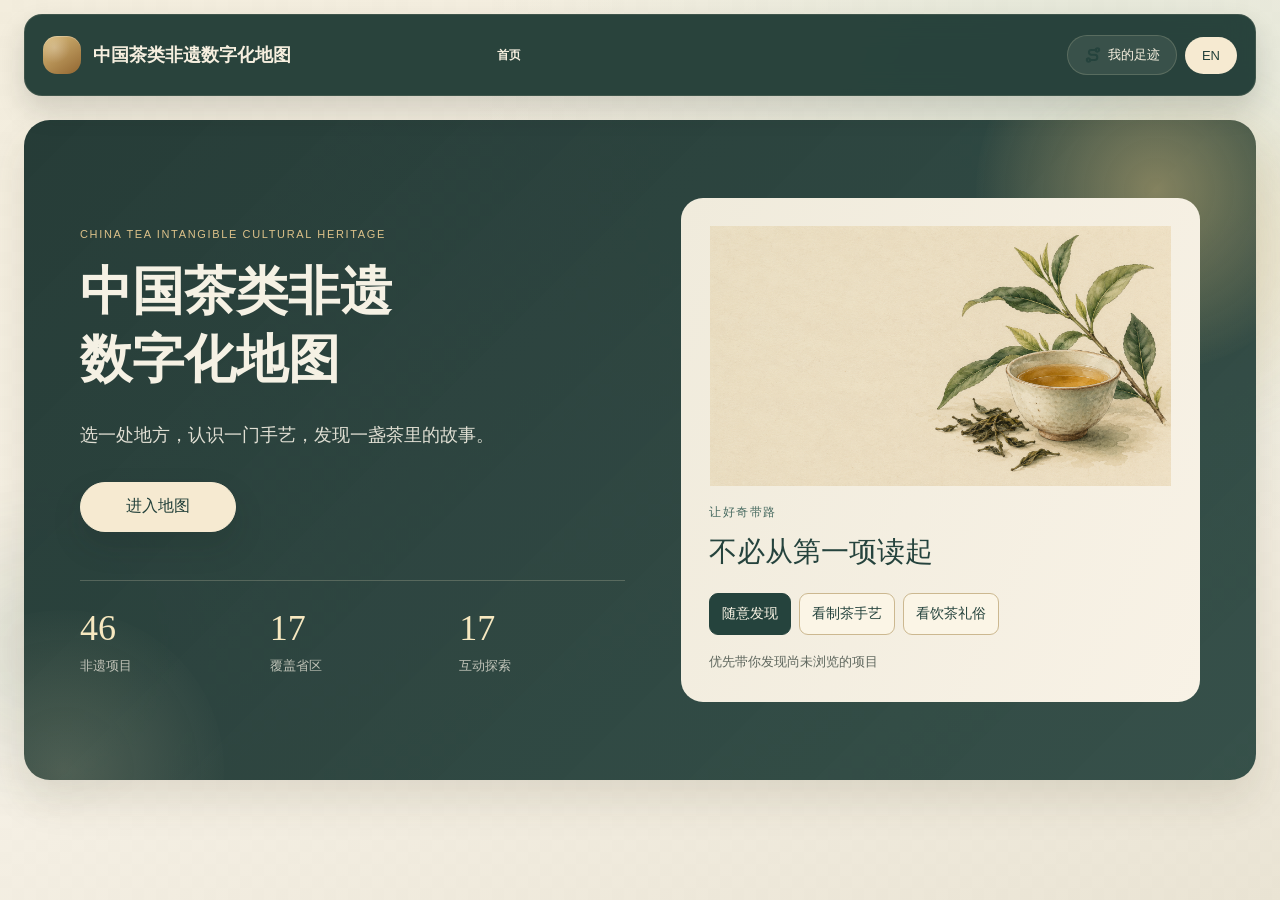
==== commit 46f356c0: "Deploy approved Zhejiang guides and static Longjing Jingshan workflows" ====
--- a/index.html
+++ b/index.html
@@ -1,12 +1,15 @@
 ﻿<!DOCTYPE html>
 <html lang="zh-CN">
 <head>
+  <meta name="robots" content="noindex,nofollow">
   <meta charset="UTF-8">
   <meta name="viewport" content="width=device-width, initial-scale=1.0">
   <title>中国茶类非遗数字化地图</title>
-  <link rel="stylesheet" href="styles.css">
-  <link rel="stylesheet" href="experience.css">
-  <link rel="stylesheet" href="detail-experience.css">
+  <link rel="stylesheet" href="styles.css?v=b58bcf7135b9">
+  <link rel="stylesheet" href="experience.css?v=8250c9bff6d0">
+  <link rel="stylesheet" href="detail-experience.css?v=e8eceb5a2e3e">
+  <link rel="stylesheet" href="zhejiang-experience.css?v=c16510ce0d60">
+  <link rel="stylesheet" href="static-workflow.css?v=994aae9293f8">
 </head>
 <body>
   <div class="paper-noise"></div>
@@ -143,17 +146,18 @@
   <div class="explore-notice" id="exploreNotice" role="status" aria-live="polite"></div>
   <dialog class="replace-dialog" id="replaceDialog" aria-labelledby="replaceDialogTitle"></dialog>
 
-  <script src="data/tea_heritage_data.js"></script>
-  <script src="assets/china_official_admin_v2.js"></script>
-  <script src="assets/map_compliance_meta.js"></script>
-  <script src="data/explore_assets.js"></script>
-  <script src="experience-core.js"></script>
-  <script src="data/english_labels.js"></script>
-  <script src="app.js"></script>
-  <script src="sort-pointer.js"></script>
-  <script src="detail-experience.js"></script>
-  <script src="experience-render.js"></script>
-  <script src="experience-ui.js"></script>
+  <script src="data/tea_heritage_data.js?v=43588863e8b8"></script>
+  <script src="assets/china_official_admin_v2.js?v=ce672e564ae5"></script>
+  <script src="assets/map_compliance_meta.js?v=37e4c0b5af7a"></script>
+  <script src="data/explore_assets.js?v=a8f262e3ea4f"></script>
+  <script src="experience-core.js?v=ca1da5c7921d"></script>
+  <script src="data/english_labels.js?v=56207ac2f5b4"></script>
+  <script src="app.js?v=fccb576c2094"></script>
+  <script src="sort-pointer.js?v=7837ca474dbf"></script>
+  <script src="zhejiang-experience.js?v=82124162e1c8"></script>
+  <script src="detail-experience.js?v=67ac63672241"></script>
+  <script src="experience-render.js?v=0a4baf4b8172"></script>
+  <script src="experience-ui.js?v=4c5f69abeb88"></script>
 </body>
 </html>
 
--- a/zhejiang-experience.css
+++ b/zhejiang-experience.css
@@ -0,0 +1,59 @@
+.zj-layout{display:grid;grid-template-columns:minmax(0,1.25fr) minmax(280px,.85fr);gap:clamp(22px,3vw,44px);align-items:center;margin:24px 0}
+.zj-layout>*{min-width:0}.zj-copy{padding:8px 0}.zj-copy .dx-unit-copy h4{font-size:clamp(24px,2.5vw,32px)}
+.zj-tabs{gap:10px}.zj-tabs button[aria-pressed=true]{box-shadow:inset 0 -3px #476451}
+.zj-scene{position:relative;aspect-ratio:1;overflow:hidden;border-radius:18px;background:#faf6ed;border:1px solid #d9cfb8}
+.zj-atlas{position:relative;aspect-ratio:1;overflow:hidden;min-width:0}
+.zj-atlas>img{position:absolute;display:block;width:calc(var(--cols)*100%);height:calc(var(--rows)*100%);max-width:none;left:calc(var(--cell-x)*-100%);top:calc(var(--cell-y)*-100%);object-fit:fill;user-select:none;pointer-events:none}
+.zj-scene>.zj-atlas{position:absolute;inset:0;mix-blend-mode:multiply}
+.zj-leaf-layer{position:absolute;width:52%;left:24%;top:18%;pointer-events:none;transform-origin:50% 70%}
+.zj-loose{transform:translateY(calc(var(--p)*-10%)) scale(calc(.65 + var(--p)*.35)) rotate(calc(var(--p)*-14deg))}
+.zj-flat{opacity:0}.zj-pan[data-mode=flatten] .zj-loose{opacity:calc(1 - var(--p));transform:scale(.9)}
+.zj-pan[data-mode=flatten] .zj-flat{opacity:var(--p);transform:scale(calc(.8 + var(--p)*.15))}
+.zj-pan-control{position:absolute;left:14%;right:14%;bottom:8%;display:grid;gap:12px;padding:12px 18px;border:1px solid #bec7ad;border-radius:15px;background:#fffcf1ef;text-align:center;font-size:14px}
+.zj-pan-control input{width:100%;height:30px;accent-color:#3b624b;cursor:ew-resize}
+.zj-pan-control input:focus-visible,.zj-divider-input:focus-visible{outline:3px solid #a4793d;outline-offset:4px}
+.zj-live{padding:16px 20px;border-left:3px solid #8b9c6f;background:#eef0e2;min-height:88px}
+.zj-ceremony-art{position:absolute;inset:0}.zj-ceremony-art .zj-atlas{mix-blend-mode:multiply}
+.zj-ceremony-art[data-moment=notice] .zj-atlas{clip-path:inset(30% 0 30%);transition:clip-path .65s ease}
+.zj-ceremony-art[data-moment=notice].is-open .zj-atlas{clip-path:inset(0)}
+.zj-notice-label{position:absolute;top:46%;width:100%;text-align:center;letter-spacing:.15em;font:clamp(18px,2vw,28px) var(--serif);color:#605640}
+.zj-froth{position:absolute;left:35%;top:34%;width:30%;height:19%;border-radius:50%;border:2px dotted #fff5ce;opacity:0}
+.is-open[data-moment=whisk] .zj-froth{opacity:1;background:#faf1d68c;box-shadow:0 0 22px #f3ecc8;animation:zj-foam 1.6s ease-out}
+@keyframes zj-foam{from{transform:scale(.3);opacity:0}to{transform:scale(1);opacity:1}}
+.zj-ceremony-art[data-moment=whisk]:not(.is-open) .zj-atlas{filter:saturate(.65);opacity:.7}
+.zj-talk-label{position:absolute;bottom:14%;left:8%;right:8%;text-align:center;font-family:var(--serif);padding:12px;background:#fcf8eae8;border-block:1px solid #d2c9b1}
+.zj-conversation{border-top:1px solid #c8cbb4;padding-top:18px}
+.zj-serve-table{position:absolute;inset:8%;border-bottom:2px solid #c7bba0}
+.zj-bowl-origin{position:absolute;left:4%;top:20%;width:40%;height:55%;border-radius:50%;border:1px solid #d9ccb2;text-align:center;padding-top:12px;color:#68765f}
+.zj-guest{position:absolute;right:0;top:17%;width:44%;height:62%;display:flex;flex-direction:column;align-items:center;justify-content:flex-start;padding:16px 8px;border:2px dashed #91a17c;border-radius:18px;gap:8px;background:#eef1df80}
+.zj-guest small{font-size:12px;text-align:center}.zj-guest.is-over{border-style:solid;background:#dce7c9;box-shadow:0 0 0 5px #72935530}
+.zj-guest.is-served{border-style:solid}.zj-drag-bowl{position:absolute;left:0;top:30%;width:48%;height:50%;border:0;background:none;cursor:grab;touch-action:none;z-index:2;padding:0!important}
+.zj-drag-bowl img{width:100%;height:100%;object-fit:contain;pointer-events:none}.zj-drag-bowl.is-dragging{cursor:grabbing;filter:drop-shadow(0 12px 8px #32483530)}
+.zj-drag-bowl.is-served{left:54%;opacity:1!important;cursor:default}
+.zj-thanks{position:absolute;inset:18% 10%;display:flex;align-items:center;justify-content:center;flex-direction:column;gap:20px;border:1px solid #aa9a74;border-radius:50%;background:#faf7ebeF;font:44px var(--serif);z-index:3;text-align:center;padding:16px}
+.zj-thanks small{font:16px/1.6 var(--sans)}
+.zj-compare-left{position:absolute;inset:0;clip-path:inset(0 calc(100% - var(--split)) 0 0);pointer-events:none}
+.zj-compare-left .zj-atlas{background:#faf6ed;mix-blend-mode:multiply}
+.zj-divider{position:absolute;top:0;bottom:0;left:var(--split);border-left:2px solid #5f7757;pointer-events:none;z-index:3}
+.zj-divider span{position:absolute;top:50%;transform:translate(-50%,-50%);display:grid;place-items:center;width:44px;height:44px;border:1px solid #55754d;border-radius:50%;background:#fffcf3;color:#3f604b;font-size:22px}
+.zj-divider-input{position:absolute;inset:0;width:100%;height:100%;margin:0;opacity:.001;cursor:ew-resize;z-index:4;touch-action:pan-y}
+.zj-compare:focus-within{outline:3px solid #a4793d;outline-offset:4px}
+.zj-compare-label{position:absolute;top:16px;max-width:44%;padding:6px 12px;background:#fffbeecc;border-radius:12px;font-size:14px;z-index:2;pointer-events:none}
+.zj-compare-label.is-left{left:12px}.zj-compare-label.is-right{right:12px}
+.zj-observation-ring{position:absolute;left:35%;top:25%;width:30%;height:28%;border:2px solid #a17c3c;border-radius:50%;pointer-events:none;z-index:2;box-shadow:0 0 0 5px #bda15a16}
+[data-zj-observation=bud] .zj-observation-ring{top:25%;left:34%;height:48%;width:32%}
+[data-zj-observation=open] .zj-observation-ring{top:25%;left:22%;height:48%;width:56%}
+.zj-magnifier{margin:20px 0 0;width:210px;max-width:100%;text-align:center;color:#65745b;font-size:13px}
+.zj-magnifier>div{border:1px solid #c5c5a9;border-radius:50%;overflow:hidden;aspect-ratio:1;background:#faf6ed}
+.zj-magnifier .zj-atlas{transform:scale(1.9);transform-origin:var(--zoom-x) var(--zoom-y);mix-blend-mode:multiply}
+.zj-magnifier figcaption{margin:12px 0}.zj-sort-thumb{width:86px;grid-row:span 2;border-radius:10px;mix-blend-mode:multiply}
+.zj-sort-list li{grid-template-columns:24px 86px minmax(0,1fr) auto}.zj-sort-list .dx-sort-controls,.zj-sort-list .dx-position-status{grid-column:3/-1}
+.zj-sort-thumb .image-fallback{font-size:11px;line-height:1.4;padding:6px;margin:0}
+.zj-magnifier:has(.image-fallback) .zj-atlas{transform:none}
+.zj-process-strip{display:grid;grid-template-columns:repeat(4,minmax(0,1fr));gap:12px;margin:24px 0}
+.zj-process-strip figure{margin:0;border:1px solid #c3cbb2;border-radius:16px;overflow:hidden;background:#fffcf4}
+.zj-process-strip figcaption{padding:12px;text-align:center}.zj-process-strip figure:last-child{border:2px solid #789266;background:#edf0df}
+.zj-illustrated-sequence .dx-two-column{grid-template-columns:minmax(0,.7fr) minmax(0,1.3fr)}
+.zj-stage-art{max-width:280px;margin:16px auto}.zj-stage-art .zj-atlas{mix-blend-mode:multiply}
+@media(max-width:800px){.zj-layout,.zj-illustrated-sequence .dx-two-column{grid-template-columns:minmax(0,1fr)}.zj-scene{max-width:580px;margin:auto}.zj-magnifier{width:160px}.zj-sort-list li{grid-template-columns:20px 60px minmax(0,1fr) auto}.zj-sort-thumb{width:60px}.zj-process-strip{grid-template-columns:repeat(2,minmax(0,1fr))}.zj-tabs button{flex:1 1 120px}.zj-pan-control{bottom:5%;left:8%;right:8%}}
+@media(prefers-reduced-motion:reduce){.zj-ceremony-art .zj-atlas,.zj-froth{transition:none!important;animation:none!important}}
--- a/static-workflow.css
+++ b/static-workflow.css
@@ -0,0 +1,18 @@
+/* Static workflow cards: every stage is visible without playback or input. */
+.dx-static-flow .static-flow-intro{font-size:18px;color:var(--muted);margin:8px 0 14px}
+.static-flow-boundary{font-size:14px;line-height:1.8;max-width:78ch;color:var(--muted);margin:0 0 28px}
+.static-flow-grid{display:grid;grid-template-columns:repeat(3,minmax(0,1fr));gap:22px;list-style:none;padding:0;margin:0}
+.static-flow-card{min-width:0;background:#fffcf3;border:1px solid #d8cfb6;border-radius:14px;overflow:hidden}
+.static-flow-card figure{margin:0}.static-flow-art{background:#f9f4e8}
+.static-flow-card figcaption{padding:22px 24px 26px;text-align:left}
+.static-flow-step{display:flex;justify-content:space-between;align-items:center;gap:12px;min-height:24px;margin-bottom:12px}
+.static-flow-step>span{font:18px var(--serif);color:#8b714b;letter-spacing:.1em}
+.static-flow-step>strong{font-size:11px;font-weight:500;line-height:1.5;border:1px solid #c8ad78;border-radius:12px;padding:4px 10px;color:#6b542f}
+.static-flow-card h4{font:600 clamp(22px,2vw,28px)/1.4 var(--serif);margin:0 0 12px;color:var(--ink)}
+.static-flow-card figcaption>p{font-size:16px;line-height:1.85;margin:0;color:#4d6055}
+.static-flow-branch{border-color:#b79a62}.static-flow-disclosure{font-size:12px;line-height:1.7;color:var(--muted);margin:16px 0 0}
+.static-flow-notes{display:grid;grid-template-columns:repeat(3,minmax(0,1fr));gap:26px;padding:28px 0 0;margin-top:26px;border-top:1px solid #d5caac}
+.static-flow-notes h4{font:600 20px/1.5 var(--serif);margin:0 0 12px}.static-flow-notes p{font-size:14px;line-height:1.85;margin:0;color:var(--muted)}
+.static-flow-art .image-fallback{position:absolute;inset:0;display:grid;place-content:center;padding:24px;text-align:center;font-size:15px}
+@media(max-width:1100px){.static-flow-grid{grid-template-columns:repeat(2,minmax(0,1fr))}.static-flow-card figcaption{padding:18px 20px}.static-flow-notes{grid-template-columns:1fr;gap:22px}}
+@media(max-width:580px){.static-flow-grid{grid-template-columns:minmax(0,1fr);gap:20px}.static-flow-card h4{font-size:25px}.static-flow-card figcaption>p{font-size:16px}.dx-static-flow .static-flow-intro{font-size:16px}.static-flow-art{max-height:none}}
